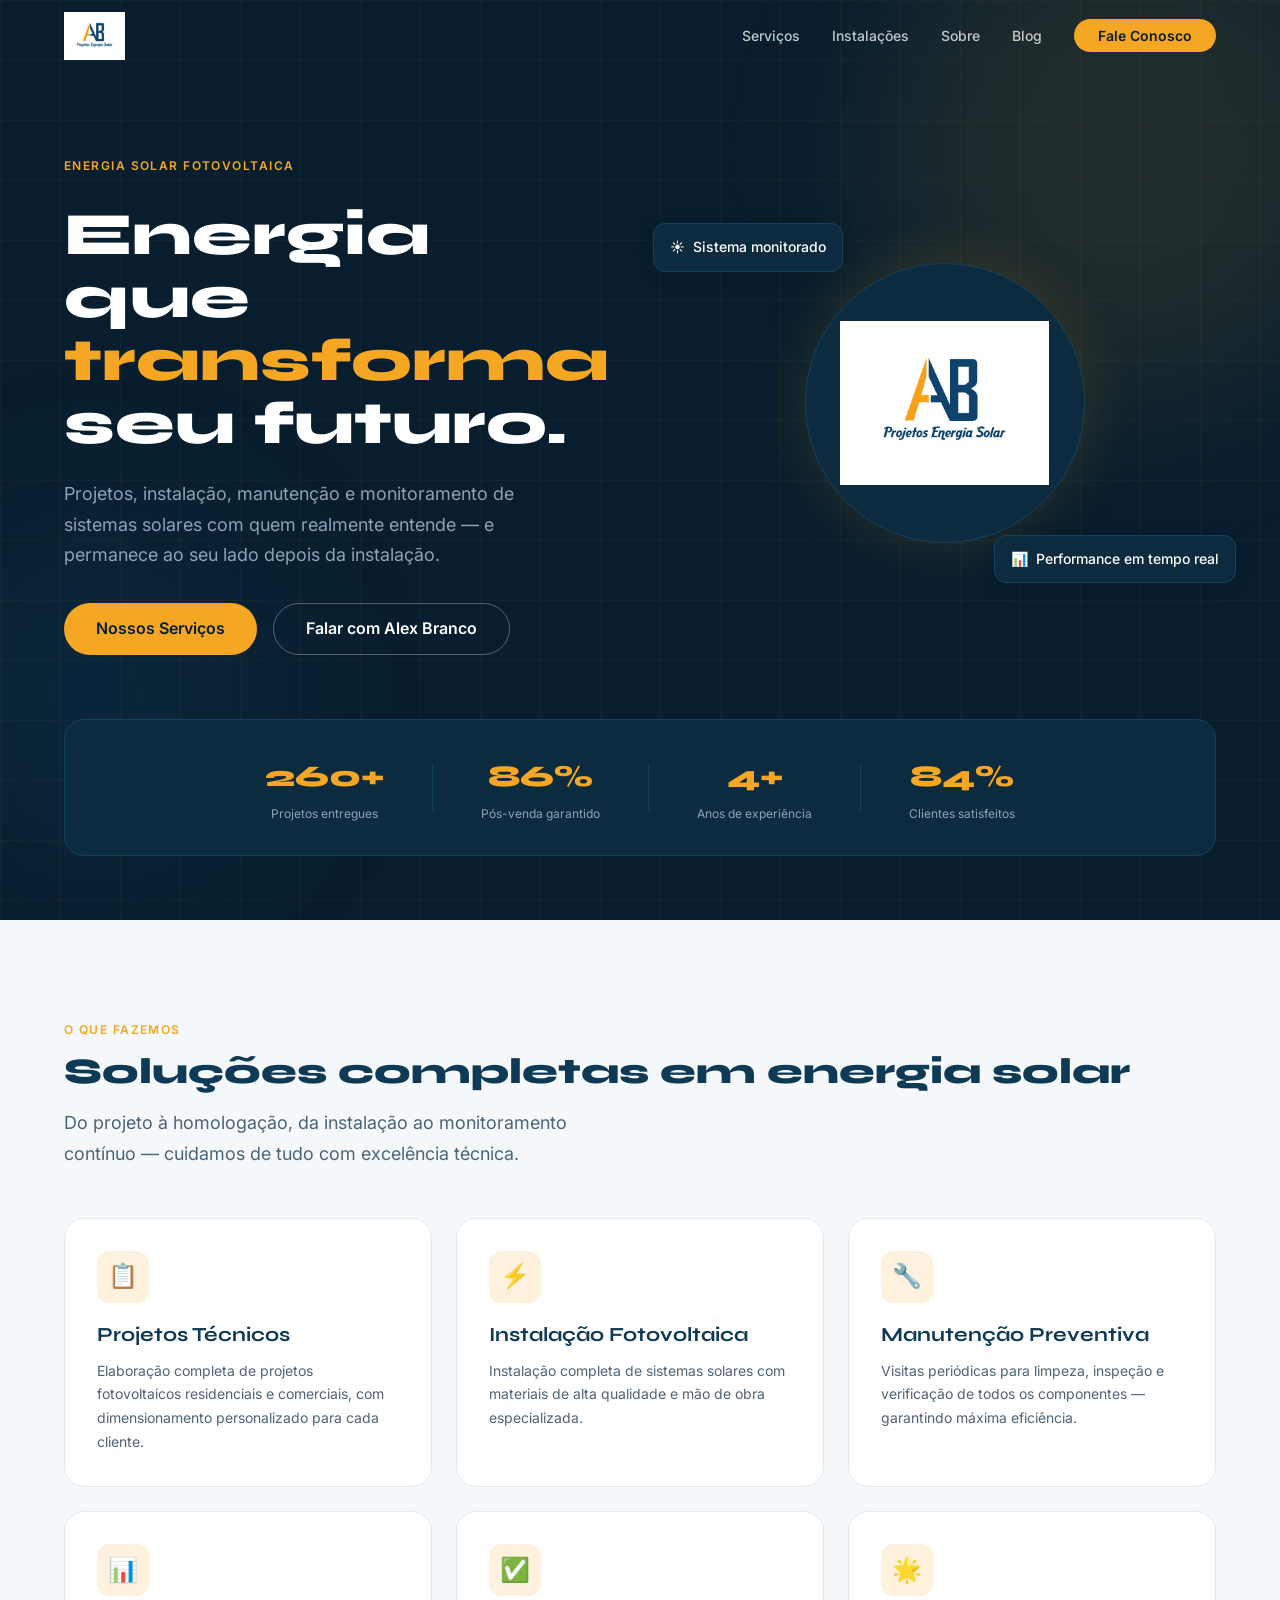
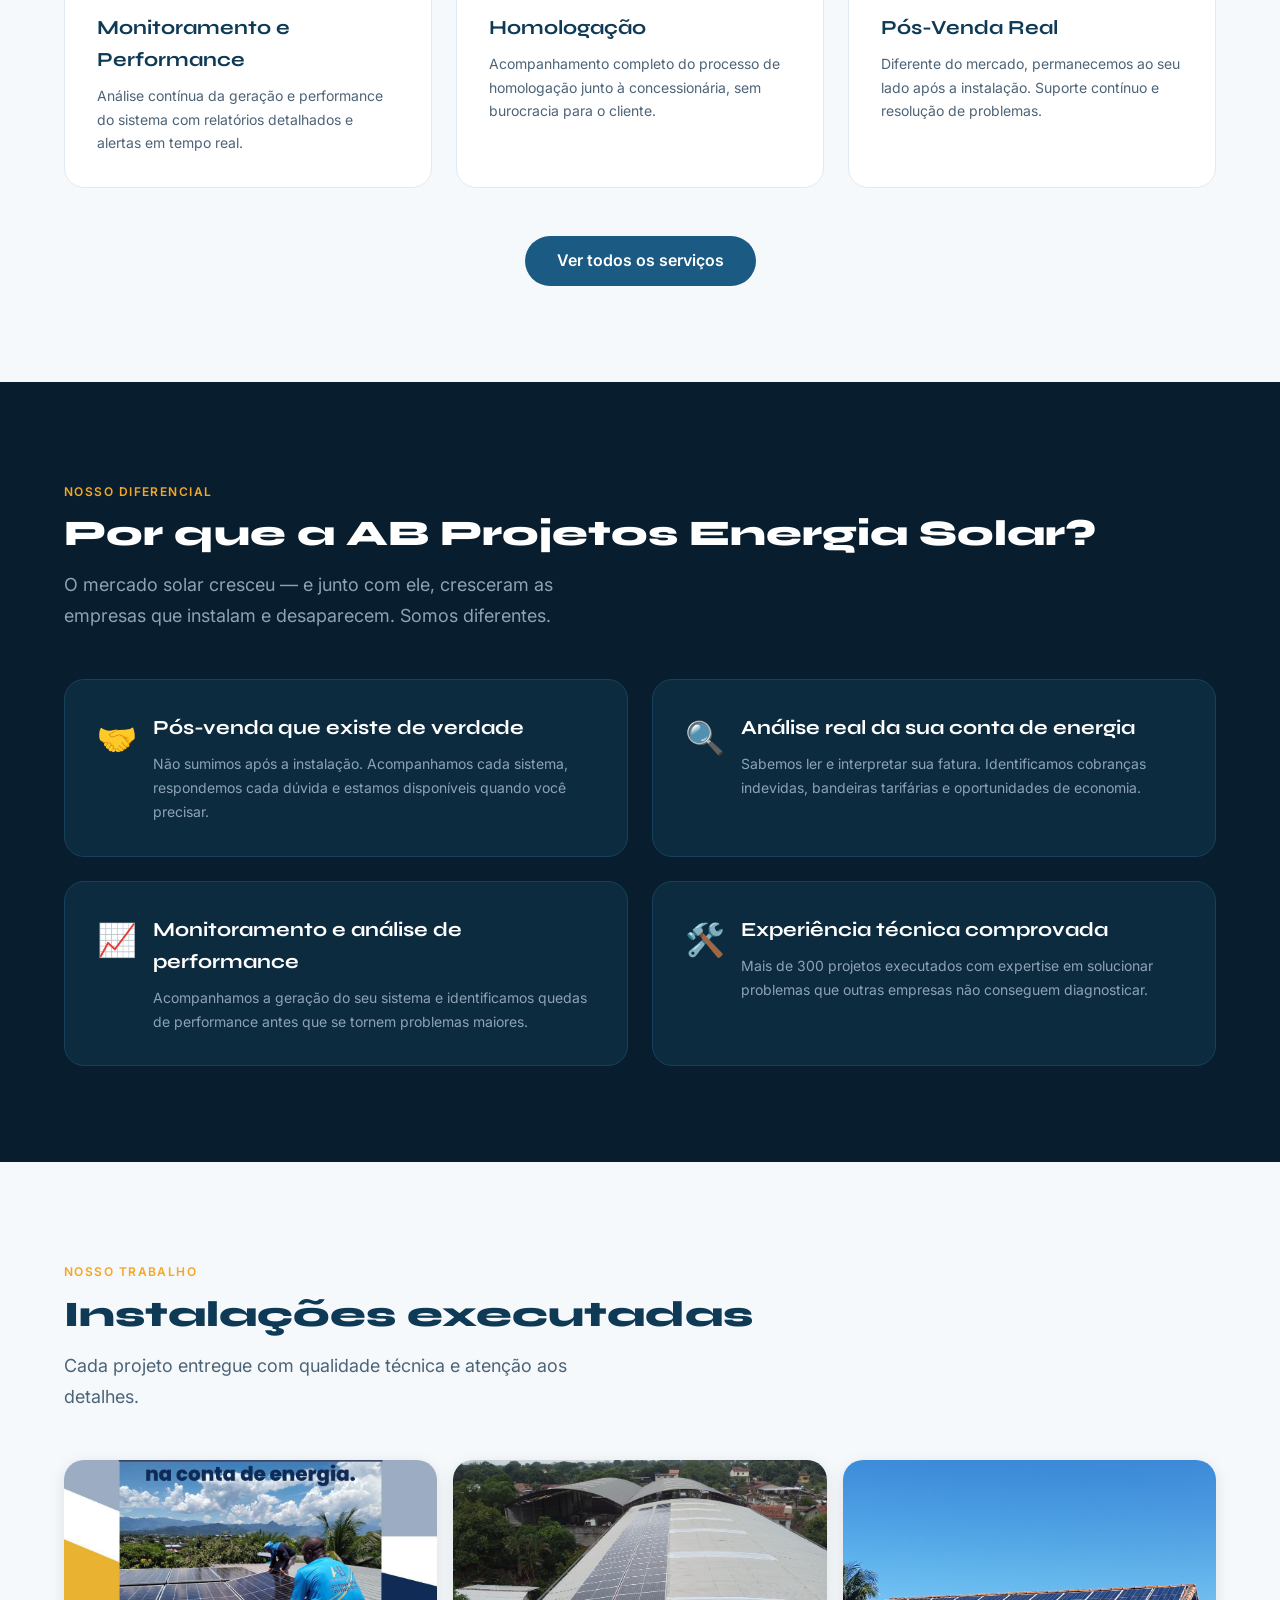
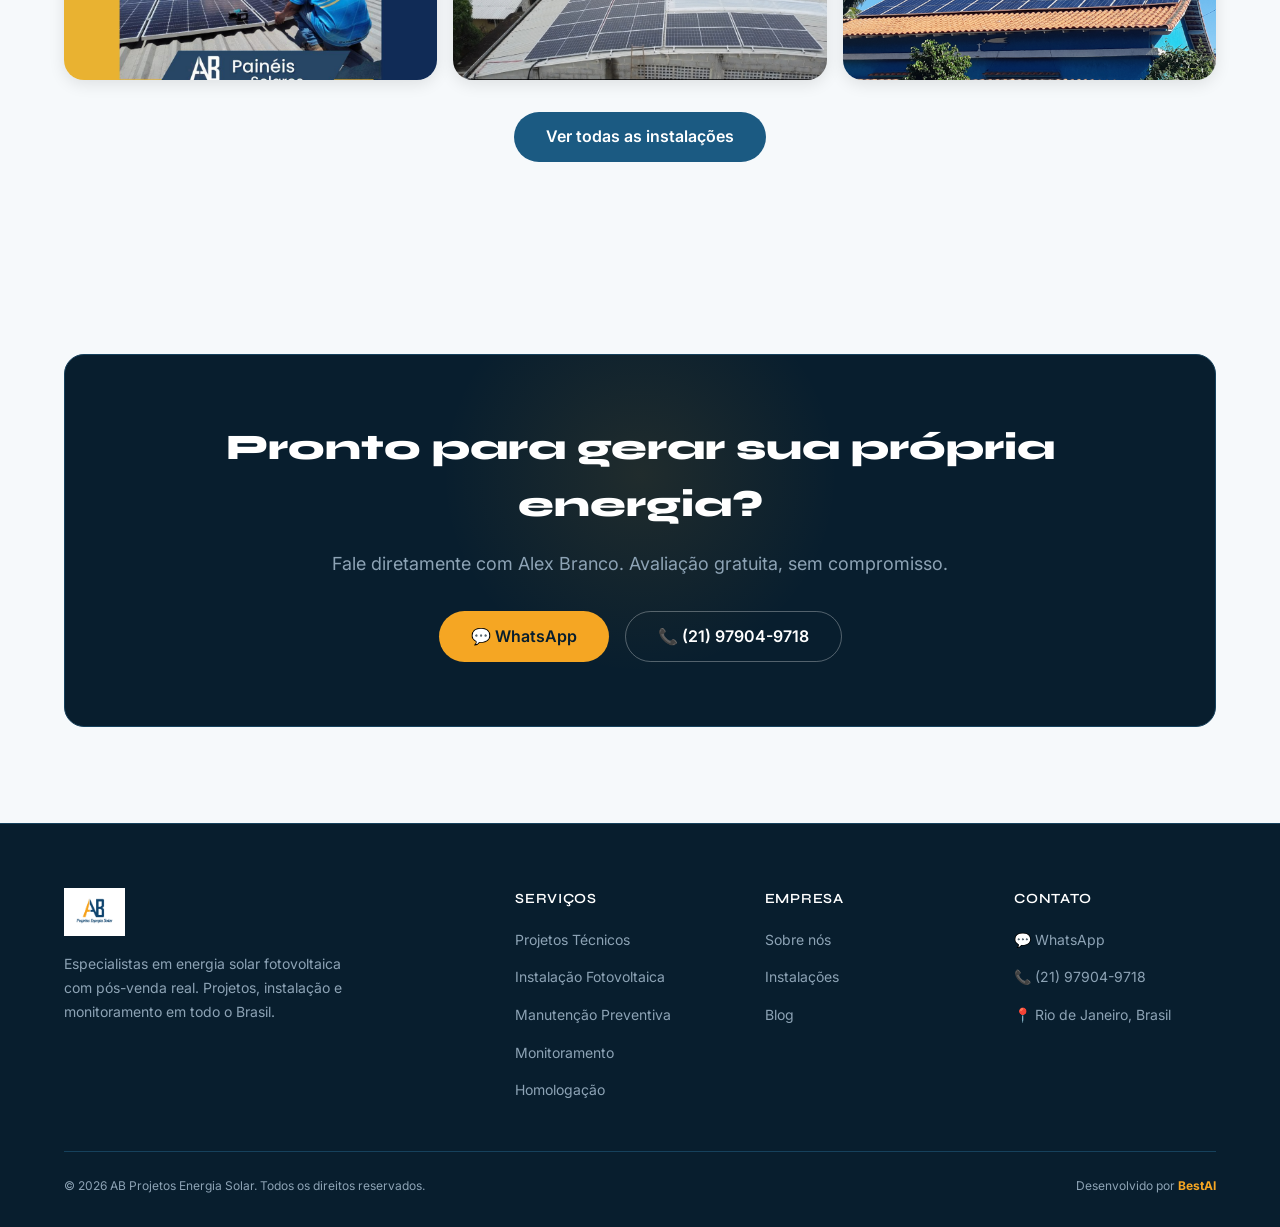
==== index.html @ 8b7b21ad "feat: index.html homepage AB Projetos Energia Solar" ====
<!DOCTYPE html>
<html lang="pt-BR">
<head>
  <meta charset="UTF-8" />
  <meta name="viewport" content="width=device-width, initial-scale=1.0" />
  <meta name="description" content="AB Projetos Energia Solar — Instalação, manutenção e monitoramento de sistemas fotovoltaicos no Brasil. Qualidade, confiança e pós-venda real." />
  <title>AB Projetos Energia Solar — Energia que transforma</title>
  <link rel="icon" type="image/png" href="assets/images/Logo_AB_01.png" />
  <link rel="stylesheet" href="assets/css/style.css" />
</head>
<body>

  <!-- NAVBAR -->
  <nav class="navbar">
    <div class="container">
      <a href="index.html" class="navbar__logo">
        <img src="assets/images/Logo_AB_01.png" alt="AB Projetos Energia Solar" />
      </a>
      <ul class="navbar__links">
        <li><a href="pages/servicos.html">Serviços</a></li>
        <li><a href="pages/instalacoes.html">Instalações</a></li>
        <li><a href="pages/sobre.html">Sobre</a></li>
        <li><a href="pages/blog.html">Blog</a></li>
        <li><a href="#contacto" class="navbar__cta">Fale Conosco</a></li>
      </ul>
      <div class="navbar__toggle" aria-label="Menu">
        <span></span><span></span><span></span>
      </div>
    </div>
  </nav>

  <!-- HERO -->
  <section class="hero">
    <div class="hero__bg">
      <div class="hero__orb hero__orb--1"></div>
      <div class="hero__orb hero__orb--2"></div>
      <div class="hero__grid"></div>
    </div>
    <div class="container hero__content">
      <div class="hero__text">
        <span class="section__eyebrow">Energia Solar Fotovoltaica</span>
        <h1 class="hero__title">Energia que<br><span>transforma</span><br>seu futuro.</h1>
        <p class="hero__subtitle">Projetos, instalação, manutenção e monitoramento de sistemas solares com quem realmente entende — e permanece ao seu lado depois da instalação.</p>
        <div class="hero__actions">
          <a href="pages/servicos.html" class="btn btn--primary">Nossos Serviços</a>
          <a href="#contacto" class="btn btn--outline">Falar com Alex Branco</a>
        </div>
      </div>
      <div class="hero__visual">
        <div class="hero__card-float hero__card-float--1">
          <span>☀️</span><p>Sistema monitorado</p>
        </div>
        <div class="hero__logo-glow">
          <img src="assets/images/Logo_AB_01.png" alt="AB Projetos Energia Solar" />
        </div>
        <div class="hero__card-float hero__card-float--2">
          <span>📊</span><p>Performance em tempo real</p>
        </div>
      </div>
    </div>

    <!-- STATS -->
    <div class="container">
      <div class="hero__stats">
        <div class="stat-item">
          <span class="stat-item__value" data-target="300+">300+</span>
          <span class="stat-item__label">Projetos entregues</span>
        </div>
        <div class="stat-item__divider"></div>
        <div class="stat-item">
          <span class="stat-item__value" data-target="100%">100%</span>
          <span class="stat-item__label">Pós-venda garantido</span>
        </div>
        <div class="stat-item__divider"></div>
        <div class="stat-item">
          <span class="stat-item__value" data-target="5+">5+</span>
          <span class="stat-item__label">Anos de experiência</span>
        </div>
        <div class="stat-item__divider"></div>
        <div class="stat-item">
          <span class="stat-item__value" data-target="98%">98%</span>
          <span class="stat-item__label">Clientes satisfeitos</span>
        </div>
      </div>
    </div>
  </section>

  <!-- SERVIÇOS -->
  <section class="section section--light" id="servicos">
    <div class="container">
      <div class="section__header">
        <span class="section__eyebrow">O que fazemos</span>
        <h2 class="section__title">Soluções completas em energia solar</h2>
        <p class="section__subtitle">Do projeto à homologação, da instalação ao monitoramento contínuo — cuidamos de tudo com excelência técnica.</p>
      </div>
      <div class="services__grid">
        <div class="card">
          <div class="card__icon">📋</div>
          <h3 class="card__title">Projetos Técnicos</h3>
          <p class="card__text">Elaboração completa de projetos fotovoltaicos residenciais e comerciais, com dimensionamento personalizado para cada cliente.</p>
        </div>
        <div class="card">
          <div class="card__icon">⚡</div>
          <h3 class="card__title">Instalação Fotovoltaica</h3>
          <p class="card__text">Instalação completa de sistemas solares com materiais de alta qualidade e mão de obra especializada.</p>
        </div>
        <div class="card">
          <div class="card__icon">🔧</div>
          <h3 class="card__title">Manutenção Preventiva</h3>
          <p class="card__text">Visitas periódicas para limpeza, inspeção e verificação de todos os componentes — garantindo máxima eficiência.</p>
        </div>
        <div class="card">
          <div class="card__icon">📊</div>
          <h3 class="card__title">Monitoramento e Performance</h3>
          <p class="card__text">Análise contínua da geração e performance do sistema com relatórios detalhados e alertas em tempo real.</p>
        </div>
        <div class="card">
          <div class="card__icon">✅</div>
          <h3 class="card__title">Homologação</h3>
          <p class="card__text">Acompanhamento completo do processo de homologação junto à concessionária, sem burocracia para o cliente.</p>
        </div>
        <div class="card">
          <div class="card__icon">🌟</div>
          <h3 class="card__title">Pós-Venda Real</h3>
          <p class="card__text">Diferente do mercado, permanecemos ao seu lado após a instalação. Suporte contínuo e resolução de problemas.</p>
        </div>
      </div>
      <div style="text-align:center;margin-top:var(--space-12);">
        <a href="pages/servicos.html" class="btn btn--blue">Ver todos os serviços</a>
      </div>
    </div>
  </section>

  <!-- POR QUE ESCOLHER -->
  <section class="section section--dark">
    <div class="container">
      <div class="section__header">
        <span class="section__eyebrow">Nosso diferencial</span>
        <h2 class="section__title">Por que a AB Projetos Energia Solar?</h2>
        <p class="section__subtitle">O mercado solar cresceu — e junto com ele, cresceram as empresas que instalam e desaparecem. Somos diferentes.</p>
      </div>
      <div style="display:grid;grid-template-columns:repeat(2,1fr);gap:var(--space-6);">
        <div class="card card--dark" style="display:flex;gap:var(--space-4);align-items:flex-start;">
          <div style="font-size:2rem;flex-shrink:0;">🤝</div>
          <div>
            <h3 class="card__title" style="color:#fff;">Pós-venda que existe de verdade</h3>
            <p class="card__text">Não sumimos após a instalação. Acompanhamos cada sistema, respondemos cada dúvida e estamos disponíveis quando você precisar.</p>
          </div>
        </div>
        <div class="card card--dark" style="display:flex;gap:var(--space-4);align-items:flex-start;">
          <div style="font-size:2rem;flex-shrink:0;">🔍</div>
          <div>
            <h3 class="card__title" style="color:#fff;">Análise real da sua conta de energia</h3>
            <p class="card__text">Sabemos ler e interpretar sua fatura. Identificamos cobranças indevidas, bandeiras tarifárias e oportunidades de economia.</p>
          </div>
        </div>
        <div class="card card--dark" style="display:flex;gap:var(--space-4);align-items:flex-start;">
          <div style="font-size:2rem;flex-shrink:0;">📈</div>
          <div>
            <h3 class="card__title" style="color:#fff;">Monitoramento e análise de performance</h3>
            <p class="card__text">Acompanhamos a geração do seu sistema e identificamos quedas de performance antes que se tornem problemas maiores.</p>
          </div>
        </div>
        <div class="card card--dark" style="display:flex;gap:var(--space-4);align-items:flex-start;">
          <div style="font-size:2rem;flex-shrink:0;">🛠️</div>
          <div>
            <h3 class="card__title" style="color:#fff;">Experiência técnica comprovada</h3>
            <p class="card__text">Mais de 300 projetos executados com expertise em solucionar problemas que outras empresas não conseguem diagnosticar.</p>
          </div>
        </div>
      </div>
    </div>
  </section>

  <!-- GALERIA PRÉVIA -->
  <section class="section section--light">
    <div class="container">
      <div class="section__header">
        <span class="section__eyebrow">Nosso trabalho</span>
        <h2 class="section__title">Instalações executadas</h2>
        <p class="section__subtitle">Cada projeto entregue com qualidade técnica e atenção aos detalhes.</p>
      </div>
      <div style="display:grid;grid-template-columns:repeat(3,1fr);gap:var(--space-4);">
        <div class="install-card" style="border-radius:var(--radius-lg);overflow:hidden;box-shadow:var(--shadow-md);">
          <img src="assets/images/img1.jpg" alt="Instalação 1" style="width:100%;height:220px;object-fit:cover;transition:transform 0.4s ease;" onmouseover="this.style.transform='scale(1.05)'" onmouseout="this.style.transform='scale(1)'" />
        </div>
        <div class="install-card" style="border-radius:var(--radius-lg);overflow:hidden;box-shadow:var(--shadow-md);">
          <img src="assets/images/img2.jpg" alt="Instalação 2" style="width:100%;height:220px;object-fit:cover;transition:transform 0.4s ease;" onmouseover="this.style.transform='scale(1.05)'" onmouseout="this.style.transform='scale(1)'" />
        </div>
        <div class="install-card" style="border-radius:var(--radius-lg);overflow:hidden;box-shadow:var(--shadow-md);">
          <img src="assets/images/img3.jpg" alt="Instalação 3" style="width:100%;height:220px;object-fit:cover;transition:transform 0.4s ease;" onmouseover="this.style.transform='scale(1.05)'" onmouseout="this.style.transform='scale(1)'" />
        </div>
      </div>
      <div style="text-align:center;margin-top:var(--space-8);">
        <a href="pages/instalacoes.html" class="btn btn--blue">Ver todas as instalações</a>
      </div>
    </div>
  </section>

  <!-- CONTACTO -->
  <section class="section cta-section" id="contacto">
    <div class="container">
      <div class="cta-box">
        <h2 class="cta-box__title">Pronto para gerar sua própria energia?</h2>
        <p class="cta-box__subtitle">Fale diretamente com Alex Branco. Avaliação gratuita, sem compromisso.</p>
        <div style="display:flex;gap:var(--space-4);justify-content:center;flex-wrap:wrap;position:relative;">
          <a href="https://wa.me/5521979049718" target="_blank" class="btn btn--primary">
            💬 WhatsApp
          </a>
          <a href="tel:+5521979049718" class="btn btn--outline">
            📞 (21) 97904-9718
          </a>
        </div>
      </div>
    </div>
  </section>

  <!-- FOOTER -->
  <footer class="footer">
    <div class="container">
      <div class="footer__grid">
        <div class="footer__brand">
          <img src="assets/images/Logo_AB_01.png" alt="AB Projetos Energia Solar" />
          <p>Especialistas em energia solar fotovoltaica com pós-venda real. Projetos, instalação e monitoramento em todo o Brasil.</p>
        </div>
        <div class="footer__col">
          <h4>Serviços</h4>
          <ul>
            <li><a href="pages/servicos.html">Projetos Técnicos</a></li>
            <li><a href="pages/servicos.html">Instalação Fotovoltaica</a></li>
            <li><a href="pages/servicos.html">Manutenção Preventiva</a></li>
            <li><a href="pages/servicos.html">Monitoramento</a></li>
            <li><a href="pages/servicos.html">Homologação</a></li>
          </ul>
        </div>
        <div class="footer__col">
          <h4>Empresa</h4>
          <ul>
            <li><a href="pages/sobre.html">Sobre nós</a></li>
            <li><a href="pages/instalacoes.html">Instalações</a></li>
            <li><a href="pages/blog.html">Blog</a></li>
          </ul>
        </div>
        <div class="footer__col">
          <h4>Contato</h4>
          <ul>
            <li><a href="https://wa.me/5521979049718" target="_blank">💬 WhatsApp</a></li>
            <li><a href="tel:+5521979049718">📞 (21) 97904-9718</a></li>
            <li><a href="#">📍 Rio de Janeiro, Brasil</a></li>
          </ul>
        </div>
      </div>
      <div class="footer__bottom">
        <span>© 2026 AB Projetos Energia Solar. Todos os direitos reservados.</span>
        <span>Desenvolvido por <strong style="color:var(--color-yellow);">BestAI</strong></span>
      </div>
    </div>
  </footer>

  <script src="assets/js/main.js"></script>
</body>
</html>
---- assets/css/style.css ----
/* ============================================
   AB PROJETOS ENERGIA SOLAR — GLOBAL STYLES
   ============================================ */

   @import url('https://fonts.googleapis.com/css2?family=Syne:wght@400;600;700;800&family=Inter:wght@300;400;500;600&display=swap');
   @import './theme.css';
   
   *, *::before, *::after { box-sizing: border-box; margin: 0; padding: 0; }
   html { scroll-behavior: smooth; font-size: 16px; }
   body {
     font-family: var(--font-body);
     color: var(--color-text-primary);
     background: var(--color-light-bg);
     line-height: 1.6;
     -webkit-font-smoothing: antialiased;
   }
   img { max-width: 100%; display: block; }
   a   { text-decoration: none; color: inherit; }
   ul  { list-style: none; }
   
   /* ── CONTAINER ── */
   .container {
     width: 100%;
     max-width: var(--container-max);
     margin: 0 auto;
     padding: 0 var(--space-6);
   }
   
   /* ── NAVBAR ── */
   .navbar {
     position: fixed;
     top: 0; left: 0; right: 0;
     height: var(--nav-height);
     z-index: 100;
     transition: background var(--transition-normal), box-shadow var(--transition-normal);
   }
   .navbar.scrolled {
     background: rgba(8,30,46,0.97);
     backdrop-filter: blur(12px);
     box-shadow: 0 2px 20px rgba(0,0,0,0.3);
   }
   .navbar .container {
     height: 100%;
     display: flex;
     align-items: center;
     justify-content: space-between;
   }
   .navbar__logo img { height: 48px; width: auto; }
   .navbar__links {
     display: flex;
     align-items: center;
     gap: var(--space-8);
   }
   .navbar__links a {
     font-size: var(--text-sm);
     font-weight: var(--weight-medium);
     color: rgba(255,255,255,0.75);
     transition: color var(--transition-fast);
     position: relative;
   }
   .navbar__links a::after {
     content: '';
     position: absolute;
     bottom: -4px; left: 0;
     width: 0; height: 2px;
     background: var(--color-yellow);
     transition: width var(--transition-normal);
   }
   .navbar__links a:hover,
   .navbar__links a.active { color: #fff; }
   .navbar__links a:hover::after,
   .navbar__links a.active::after { width: 100%; }
   
   .navbar__cta {
     background: var(--color-yellow) !important;
     color: var(--color-dark-bg) !important;
     font-weight: var(--weight-semibold) !important;
     padding: var(--space-2) var(--space-6);
     border-radius: var(--radius-full);
     transition: background var(--transition-fast), box-shadow var(--transition-fast) !important;
   }
   .navbar__cta:hover {
     background: var(--color-orange) !important;
     box-shadow: var(--shadow-yellow) !important;
   }
   .navbar__cta::after { display: none !important; }
   
   .navbar__toggle {
     display: none;
     flex-direction: column;
     gap: 5px;
     cursor: pointer;
     padding: var(--space-2);
   }
   .navbar__toggle span {
     display: block;
     width: 24px; height: 2px;
     background: #fff;
     border-radius: 2px;
     transition: transform var(--transition-normal), opacity var(--transition-normal);
   }
   
   /* ── BUTTONS ── */
   .btn {
     display: inline-flex;
     align-items: center;
     gap: var(--space-2);
     padding: var(--space-3) var(--space-8);
     border-radius: var(--radius-full);
     font-family: var(--font-body);
     font-size: var(--text-base);
     font-weight: var(--weight-semibold);
     cursor: pointer;
     border: none;
     transition: all var(--transition-normal);
     white-space: nowrap;
   }
   .btn--primary {
     background: var(--color-yellow);
     color: var(--color-dark-bg);
   }
   .btn--primary:hover {
     background: var(--color-orange);
     box-shadow: var(--shadow-yellow);
     transform: translateY(-2px);
   }
   .btn--outline {
     background: transparent;
     color: #fff;
     border: 1.5px solid rgba(255,255,255,0.3);
   }
   .btn--outline:hover {
     border-color: var(--color-yellow);
     color: var(--color-yellow);
     transform: translateY(-2px);
   }
   .btn--blue {
     background: var(--color-blue-mid);
     color: #fff;
   }
   .btn--blue:hover {
     background: var(--color-blue-dark);
     box-shadow: var(--shadow-blue);
     transform: translateY(-2px);
   }
   
   /* ── SECTIONS ── */
   .section { padding: var(--space-24) 0; }
   .section--dark    { background: var(--color-dark-bg); color: #fff; }
   .section--light   { background: var(--color-light-bg); }
   .section--surface { background: var(--color-light-surface); }
   .section--blue    { background: var(--color-blue-dark); color: #fff; }
   
   .section__eyebrow {
     display: inline-block;
     font-size: var(--text-xs);
     font-weight: var(--weight-semibold);
     letter-spacing: 0.12em;
     text-transform: uppercase;
     color: var(--color-yellow);
     margin-bottom: var(--space-3);
   }
   .section__title {
     font-family: var(--font-display);
     font-size: var(--text-4xl);
     font-weight: var(--weight-black);
     line-height: 1.15;
     margin-bottom: var(--space-4);
   }
   .section__subtitle {
     font-size: var(--text-lg);
     color: var(--color-text-secondary);
     max-width: 560px;
     line-height: 1.7;
   }
   .section--dark .section__subtitle,
   .section--blue .section__subtitle { color: var(--color-text-muted); }
   .section__header { margin-bottom: var(--space-12); }
   
   /* ── CARDS ── */
   .card {
     background: var(--color-light-surface);
     border: 1px solid var(--color-light-border);
     border-radius: var(--radius-lg);
     padding: var(--space-8);
     transition: box-shadow var(--transition-normal), transform var(--transition-normal), border-color var(--transition-normal);
   }
   .card:hover {
     box-shadow: var(--shadow-lg);
     transform: translateY(-4px);
     border-color: var(--color-yellow);
   }
   .card--dark {
     background: var(--color-dark-surface);
     border-color: var(--color-dark-border);
   }
   .card--dark:hover { box-shadow: var(--shadow-yellow); }
   .card__icon {
     width: 52px; height: 52px;
     background: var(--color-yellow-glow);
     border-radius: var(--radius-md);
     display: flex;
     align-items: center;
     justify-content: center;
     margin-bottom: var(--space-4);
     font-size: 1.5rem;
   }
   .card__title {
     font-family: var(--font-display);
     font-size: var(--text-xl);
     font-weight: var(--weight-bold);
     margin-bottom: var(--space-2);
   }
   .card__text {
     font-size: var(--text-sm);
     color: var(--color-text-secondary);
     line-height: 1.7;
   }
   .card--dark .card__text { color: var(--color-text-muted); }
   
   /* ── PAGE HERO (páginas internas) ── */
   .page-hero {
     background: var(--color-dark-bg);
     padding: calc(var(--nav-height) + var(--space-20)) 0 var(--space-20);
     position: relative;
     overflow: hidden;
     text-align: center;
   }
   .page-hero::before {
     content: '';
     position: absolute;
     top: -100px; left: 50%;
     transform: translateX(-50%);
     width: 600px; height: 400px;
     background: radial-gradient(ellipse, rgba(245,166,35,0.12) 0%, transparent 70%);
     pointer-events: none;
   }
   .page-hero__eyebrow {
     display: inline-block;
     font-size: var(--text-xs);
     font-weight: var(--weight-semibold);
     letter-spacing: 0.12em;
     text-transform: uppercase;
     color: var(--color-yellow);
     margin-bottom: var(--space-3);
   }
   .page-hero__title {
     font-family: var(--font-display);
     font-size: var(--text-5xl);
     font-weight: var(--weight-black);
     color: #fff;
     margin-bottom: var(--space-4);
     position: relative;
   }
   .page-hero__subtitle {
     font-size: var(--text-lg);
     color: var(--color-text-muted);
     max-width: 540px;
     margin: 0 auto;
     line-height: 1.7;
   }
   
   /* ── FOOTER ── */
   .footer {
     background: var(--color-dark-bg);
     color: var(--color-text-muted);
     padding: var(--space-16) 0 var(--space-8);
     border-top: 1px solid var(--color-dark-border);
   }
   .footer__grid {
     display: grid;
     grid-template-columns: 2fr 1fr 1fr 1fr;
     gap: var(--space-12);
     margin-bottom: var(--space-12);
   }
   .footer__brand img { height: 48px; margin-bottom: var(--space-4); }
   .footer__brand p   { font-size: var(--text-sm); line-height: 1.7; max-width: 280px; }
   .footer__col h4 {
     font-family: var(--font-display);
     font-size: var(--text-sm);
     font-weight: var(--weight-semibold);
     color: #fff;
     margin-bottom: var(--space-4);
     letter-spacing: 0.05em;
     text-transform: uppercase;
   }
   .footer__col ul { display: flex; flex-direction: column; gap: var(--space-3); }
   .footer__col ul li a {
     font-size: var(--text-sm);
     color: var(--color-text-muted);
     transition: color var(--transition-fast);
   }
   .footer__col ul li a:hover { color: var(--color-yellow); }
   .footer__bottom {
     border-top: 1px solid var(--color-dark-border);
     padding-top: var(--space-6);
     display: flex;
     justify-content: space-between;
     align-items: center;
     font-size: var(--text-xs);
   }
   
   /* ── HERO HOME ── */
   .hero {
     min-height: 100vh;
     background: var(--color-dark-bg);
     position: relative;
     overflow: hidden;
     display: flex;
     flex-direction: column;
     justify-content: center;
     padding-top: var(--nav-height);
   }
   .hero__bg { position: absolute; inset: 0; pointer-events: none; }
   .hero__orb {
     position: absolute;
     border-radius: 50%;
     filter: blur(80px);
   }
   .hero__orb--1 {
     width: 500px; height: 500px;
     background: rgba(245,166,35,0.10);
     top: -100px; right: -100px;
   }
   .hero__orb--2 {
     width: 350px; height: 350px;
     background: rgba(27,90,130,0.15);
     bottom: 50px; left: -80px;
   }
   .hero__grid {
     position: absolute; inset: 0;
     background-image:
       linear-gradient(rgba(245,166,35,0.04) 1px, transparent 1px),
       linear-gradient(90deg, rgba(245,166,35,0.04) 1px, transparent 1px);
     background-size: 60px 60px;
   }
   .hero__content {
     display: grid;
     grid-template-columns: 1fr 1fr;
     align-items: center;
     gap: var(--space-16);
     padding-top: var(--space-20);
     padding-bottom: var(--space-16);
     position: relative;
     z-index: 1;
   }
   .hero__text { max-width: 560px; }
   .hero__title {
     font-family: var(--font-display);
     font-size: var(--text-6xl);
     font-weight: var(--weight-black);
     color: #fff;
     line-height: 1.05;
     margin: var(--space-4) 0 var(--space-6);
   }
   .hero__title span { color: var(--color-yellow); }
   .hero__subtitle {
     font-size: var(--text-lg);
     color: var(--color-text-muted);
     line-height: 1.7;
     margin-bottom: var(--space-8);
     max-width: 480px;
   }
   .hero__actions { display: flex; gap: var(--space-4); flex-wrap: wrap; }
   
   /* Hero visual */
   .hero__visual {
     position: relative;
     display: flex;
     justify-content: center;
     align-items: center;
     height: 400px;
   }
   .hero__logo-glow {
     width: 280px; height: 280px;
     background: var(--color-dark-surface);
     border: 1px solid var(--color-dark-border);
     border-radius: 50%;
     display: flex;
     align-items: center;
     justify-content: center;
     box-shadow: 0 0 60px rgba(245,166,35,0.15);
     animation: pulse-ab 3s ease-in-out infinite;
     overflow: hidden;
   }
   .hero__logo-glow img { width: 75%; height: auto; }
   @keyframes pulse-ab {
     0%,100% { box-shadow: 0 0 60px rgba(245,166,35,0.15); }
     50%      { box-shadow: 0 0 100px rgba(245,166,35,0.30); }
   }
   .hero__card-float {
     position: absolute;
     background: var(--color-dark-surface);
     border: 1px solid var(--color-dark-border);
     border-radius: var(--radius-md);
     padding: var(--space-3) var(--space-4);
     display: flex;
     align-items: center;
     gap: var(--space-2);
     font-size: var(--text-sm);
     color: #fff;
     font-weight: var(--weight-medium);
     box-shadow: var(--shadow-md);
     animation: float-ab 4s ease-in-out infinite;
   }
   .hero__card-float--1 { top: 20px; left: -20px; animation-delay: 0s; }
   .hero__card-float--2 { bottom: 20px; right: -20px; animation-delay: 1.5s; }
   @keyframes float-ab {
     0%,100% { transform: translateY(0); }
     50%     { transform: translateY(-10px); }
   }
   
   /* Stats bar */
   .hero__stats {
     display: flex;
     align-items: center;
     justify-content: center;
     gap: var(--space-12);
     padding: var(--space-8) var(--space-12);
     background: var(--color-dark-surface);
     border: 1px solid var(--color-dark-border);
     border-radius: var(--radius-lg);
     margin-bottom: var(--space-16);
     position: relative;
     z-index: 1;
   }
   .stat-item { display: flex; flex-direction: column; align-items: center; gap: var(--space-1); }
   .stat-item__value {
     font-family: var(--font-display);
     font-size: var(--text-3xl);
     font-weight: var(--weight-black);
     color: var(--color-yellow);
   }
   .stat-item__label { font-size: var(--text-xs); color: var(--color-text-muted); text-align: center; }
   .stat-item__divider { width: 1px; height: 48px; background: var(--color-dark-border); }
   
   /* Services grid */
   .services__grid {
     display: grid;
     grid-template-columns: repeat(3, 1fr);
     gap: var(--space-6);
   }
   
   /* Sectors tags */
   .sectors__grid { display: flex; flex-wrap: wrap; gap: var(--space-4); margin-top: var(--space-8); }
   .sector-tag {
     background: var(--color-dark-surface);
     border: 1px solid var(--color-dark-border);
     border-radius: var(--radius-full);
     padding: var(--space-3) var(--space-6);
     font-size: var(--text-sm);
     font-weight: var(--weight-medium);
     color: #fff;
     display: flex;
     align-items: center;
     gap: var(--space-2);
     transition: border-color var(--transition-fast), box-shadow var(--transition-fast);
   }
   .sector-tag:hover { border-color: var(--color-yellow); box-shadow: var(--shadow-yellow); }
   
   /* CTA box */
   .cta-section { background: var(--color-light-bg); }
   .cta-box {
     background: var(--color-dark-bg);
     border: 1px solid var(--color-dark-border);
     border-radius: var(--radius-lg);
     padding: var(--space-16) var(--space-12);
     text-align: center;
     position: relative;
     overflow: hidden;
   }
   .cta-box::before {
     content: '';
     position: absolute;
     top: -80px; left: 50%;
     transform: translateX(-50%);
     width: 400px; height: 400px;
     background: radial-gradient(circle, rgba(245,166,35,0.10) 0%, transparent 70%);
     pointer-events: none;
   }
   .cta-box__title {
     font-family: var(--font-display);
     font-size: var(--text-4xl);
     font-weight: var(--weight-black);
     color: #fff;
     margin-bottom: var(--space-4);
     position: relative;
   }
   .cta-box__subtitle {
     font-size: var(--text-lg);
     color: var(--color-text-muted);
     margin-bottom: var(--space-8);
     position: relative;
   }
   
   /* Mobile menu */
   .navbar__links.open {
     display: flex;
     flex-direction: column;
     position: fixed;
     top: var(--nav-height); left: 0; right: 0;
     background: rgba(8,30,46,0.98);
     backdrop-filter: blur(12px);
     padding: var(--space-8) var(--space-6);
     gap: var(--space-6);
     border-bottom: 1px solid var(--color-dark-border);
   }
   
   /* Scroll reveal */
   .revealed { opacity: 1 !important; transform: translateY(0) !important; }
   
   /* ── RESPONSIVE ── */
   @media (max-width: 900px) {
     .navbar__links  { display: none; }
     .navbar__toggle {
       display: flex !important;
       flex-direction: column;
       gap: 5px;
       cursor: pointer;
       padding: 8px;
       margin-left: auto;
     }
     .hero__content  { grid-template-columns: 1fr; text-align: center; padding-top: var(--space-12); }
     .hero__title    { font-size: var(--text-4xl); }
     .hero__subtitle { margin: 0 auto var(--space-8); }
     .hero__actions  { justify-content: center; }
     .hero__visual   { display: none; }
     .hero__stats    { flex-direction: column; gap: var(--space-6); }
     .stat-item__divider { width: 48px; height: 1px; }
     .services__grid { grid-template-columns: 1fr; }
     .section__title { font-size: var(--text-3xl); }
     .page-hero__title { font-size: var(--text-3xl); }
     .footer__grid   { grid-template-columns: 1fr 1fr; gap: var(--space-8); }
     .footer__bottom { flex-direction: column; gap: var(--space-3); text-align: center; }
     .cta-box        { padding: var(--space-12) var(--space-6); }
     .cta-box__title { font-size: var(--text-2xl); }
   }
   @media (max-width: 480px) {
     .section        { padding: var(--space-16) 0; }
     .section__title { font-size: var(--text-2xl); }
     .footer__grid   { grid-template-columns: 1fr; }
     .hero__title    { font-size: var(--text-3xl); }
     html, body { overflow-x: hidden; max-width: 100%; }
   }
   
   /* ── OVERFLOW FIX MOBILE ── */
   html, body { overflow-x: hidden; max-width: 100%; }
   @media (max-width: 900px) {
     .container { padding: 0 var(--space-4); overflow: hidden; }
     div[style*="repeat(2,1fr)"],
     div[style*="repeat(2, 1fr)"] { grid-template-columns: 1fr !important; }
     .gallery-grid { grid-template-columns: 1fr !important; }
     .service-detail { grid-template-columns: 1fr !important; direction: ltr !important; }
     .about-grid { grid-template-columns: 1fr !important; }
     .values-grid { grid-template-columns: 1fr !important; }
     .stats-bar { grid-template-columns: 1fr 1fr !important; }
     .process-grid { grid-template-columns: 1fr 1fr !important; }
     .process-grid::before { display: none; }
     .blog-grid { grid-template-columns: 1fr !important; }
     .profile-card { grid-template-columns: 1fr !important; text-align: center; }
     .profile-avatar { margin: 0 auto; }
     .newsletter__form { flex-direction: column; }
   }
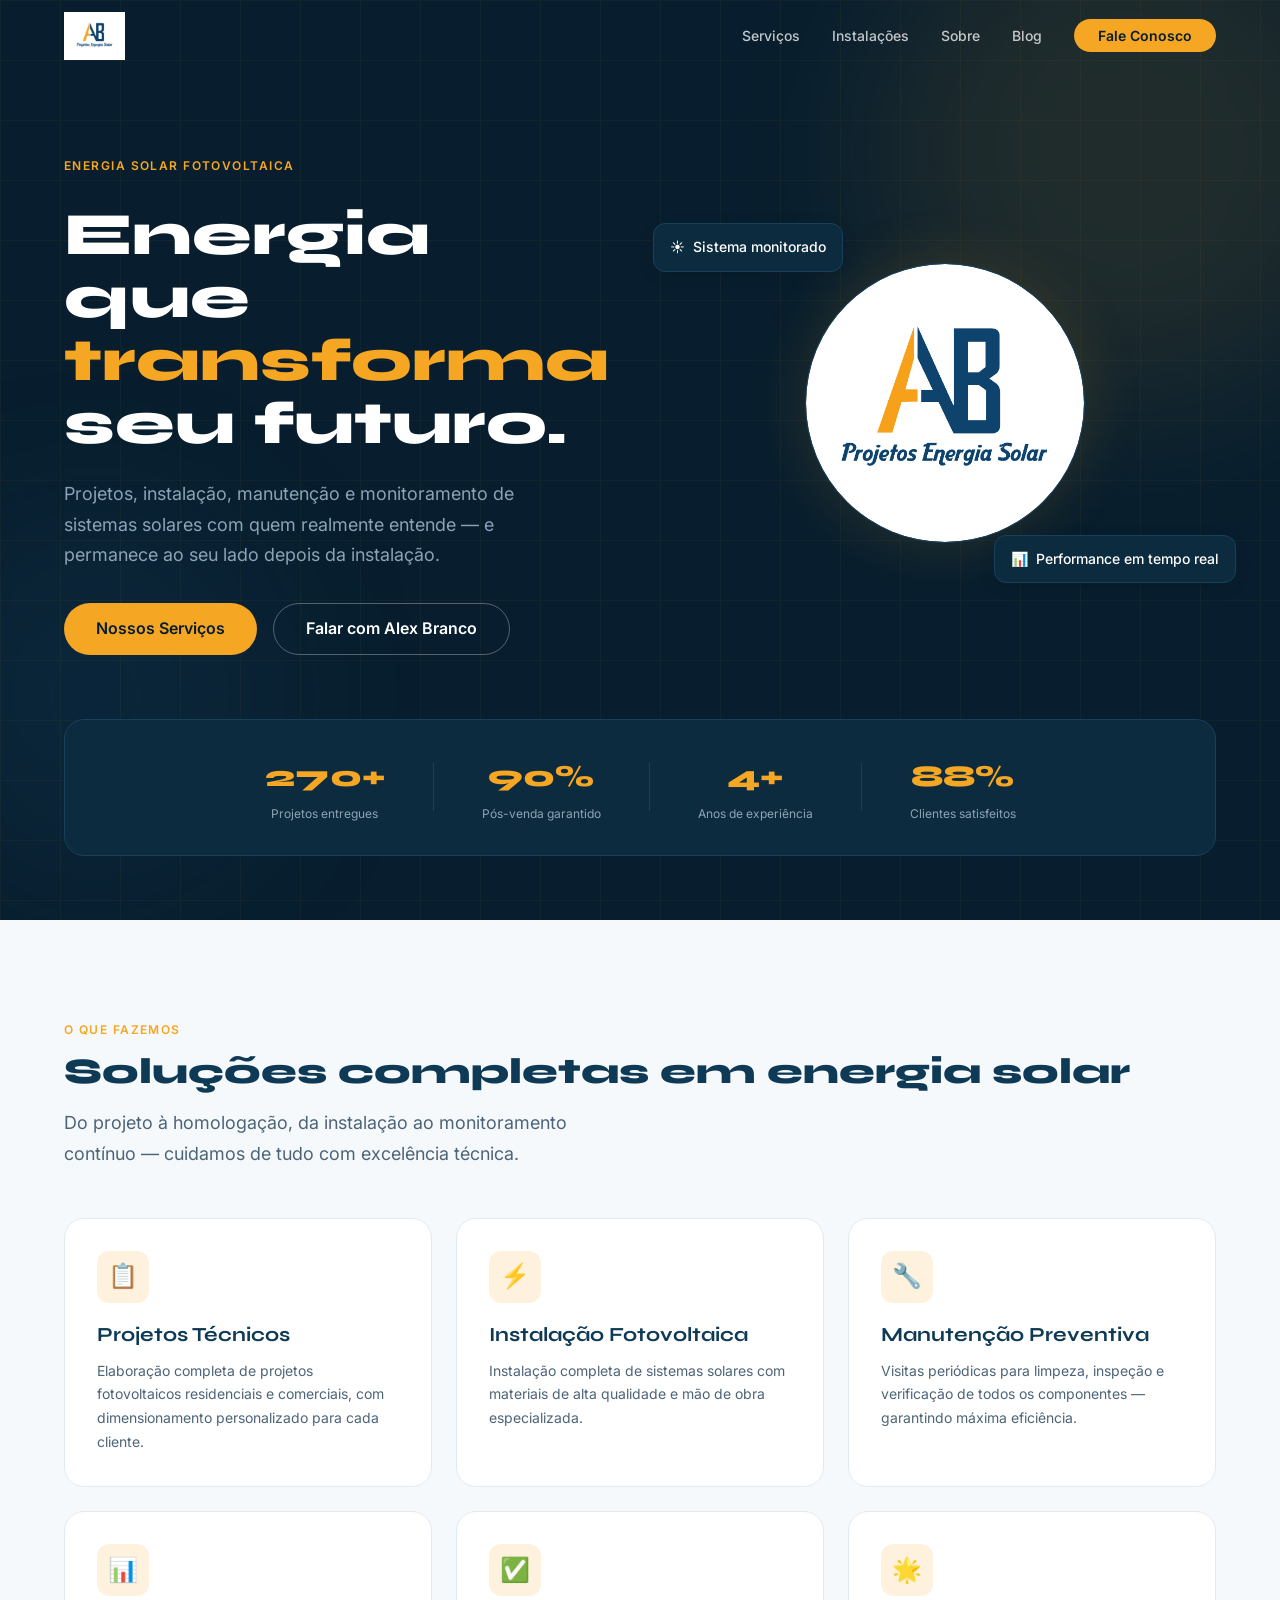
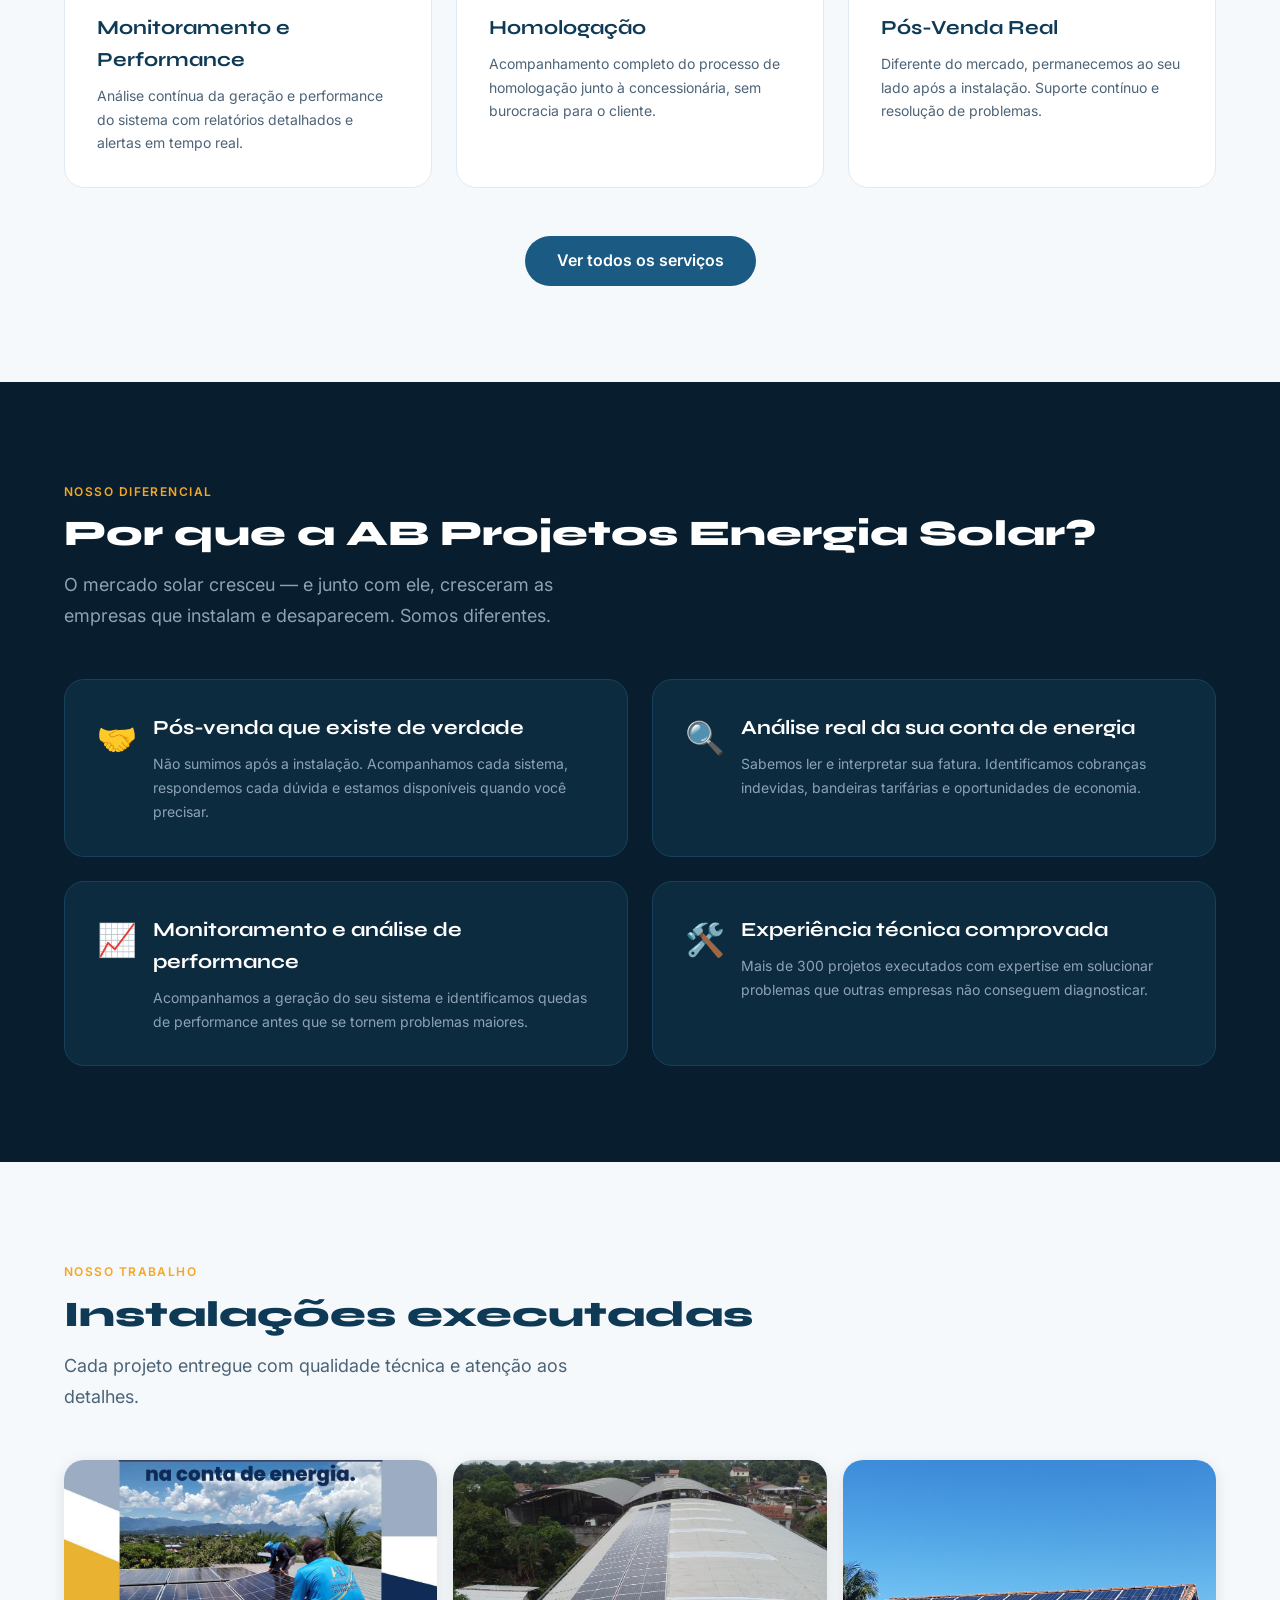
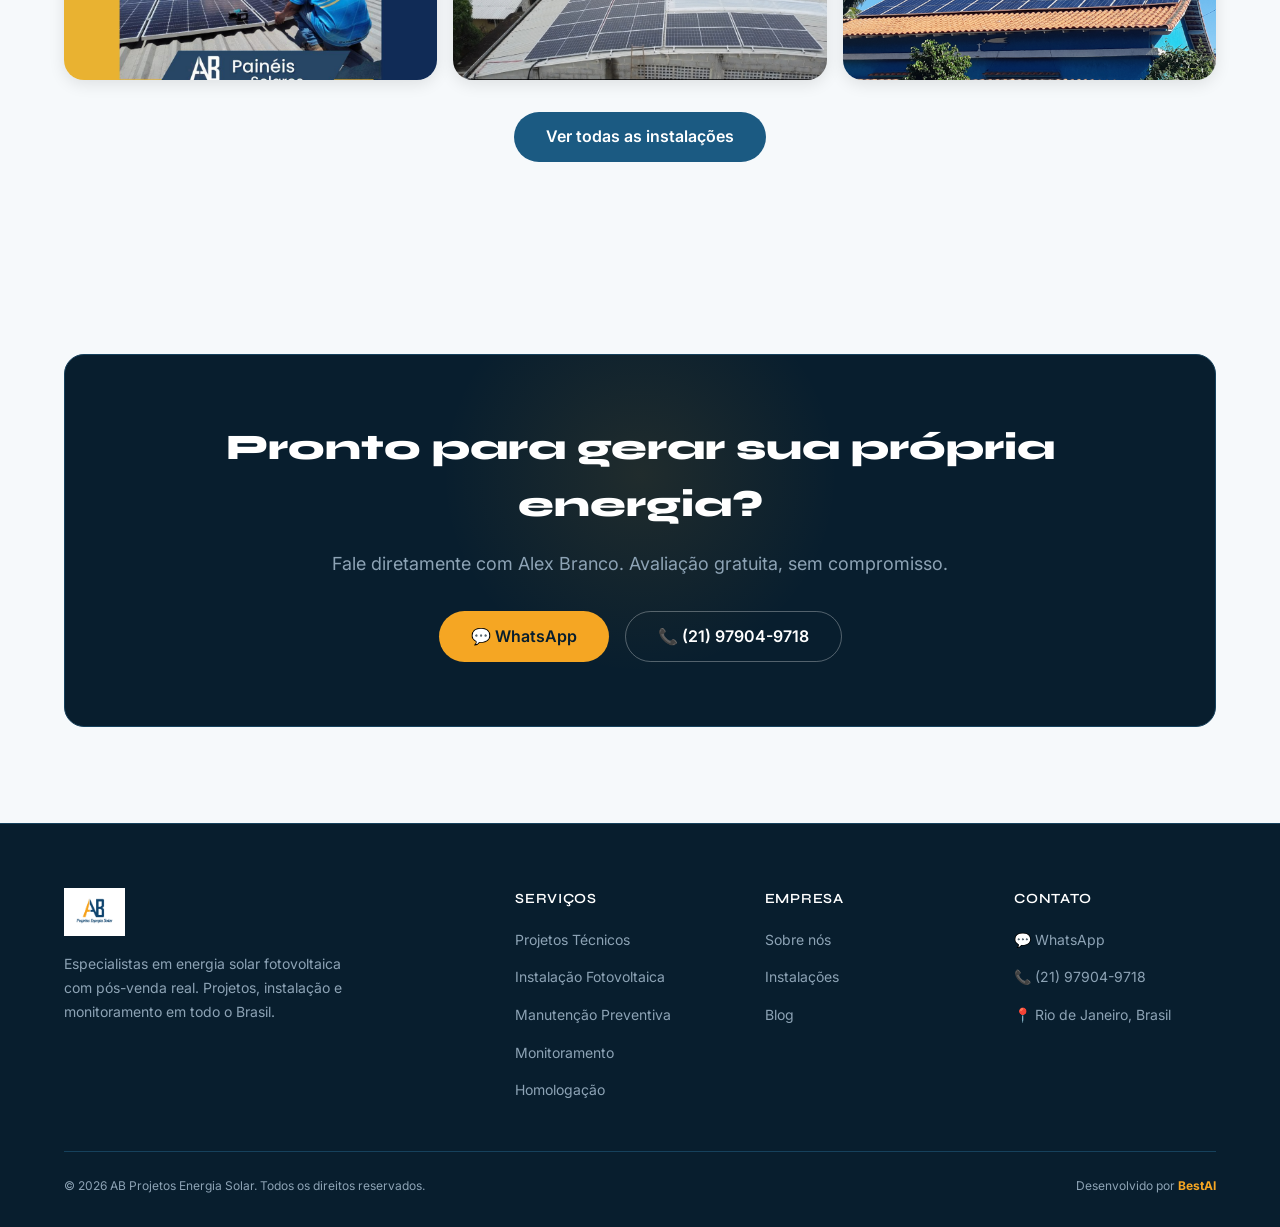
==== commit 6a6a89a3: "fix: logo circular preenchendo hero igual JC" ====
--- a/index.html
+++ b/index.html
@@ -51,8 +51,8 @@
           <span>☀️</span><p>Sistema monitorado</p>
         </div>
         <div class="hero__logo-glow">
-          <img src="assets/images/Logo_AB_01.png" alt="AB Projetos Energia Solar" />
-        </div>
+            <img src="assets/images/Logo_AB_01.png" alt="AB Projetos Energia Solar" style="width:100%;height:100%;object-fit:cover;border-radius:50%;" />
+          </div>
         <div class="hero__card-float hero__card-float--2">
           <span>📊</span><p>Performance em tempo real</p>
         </div>
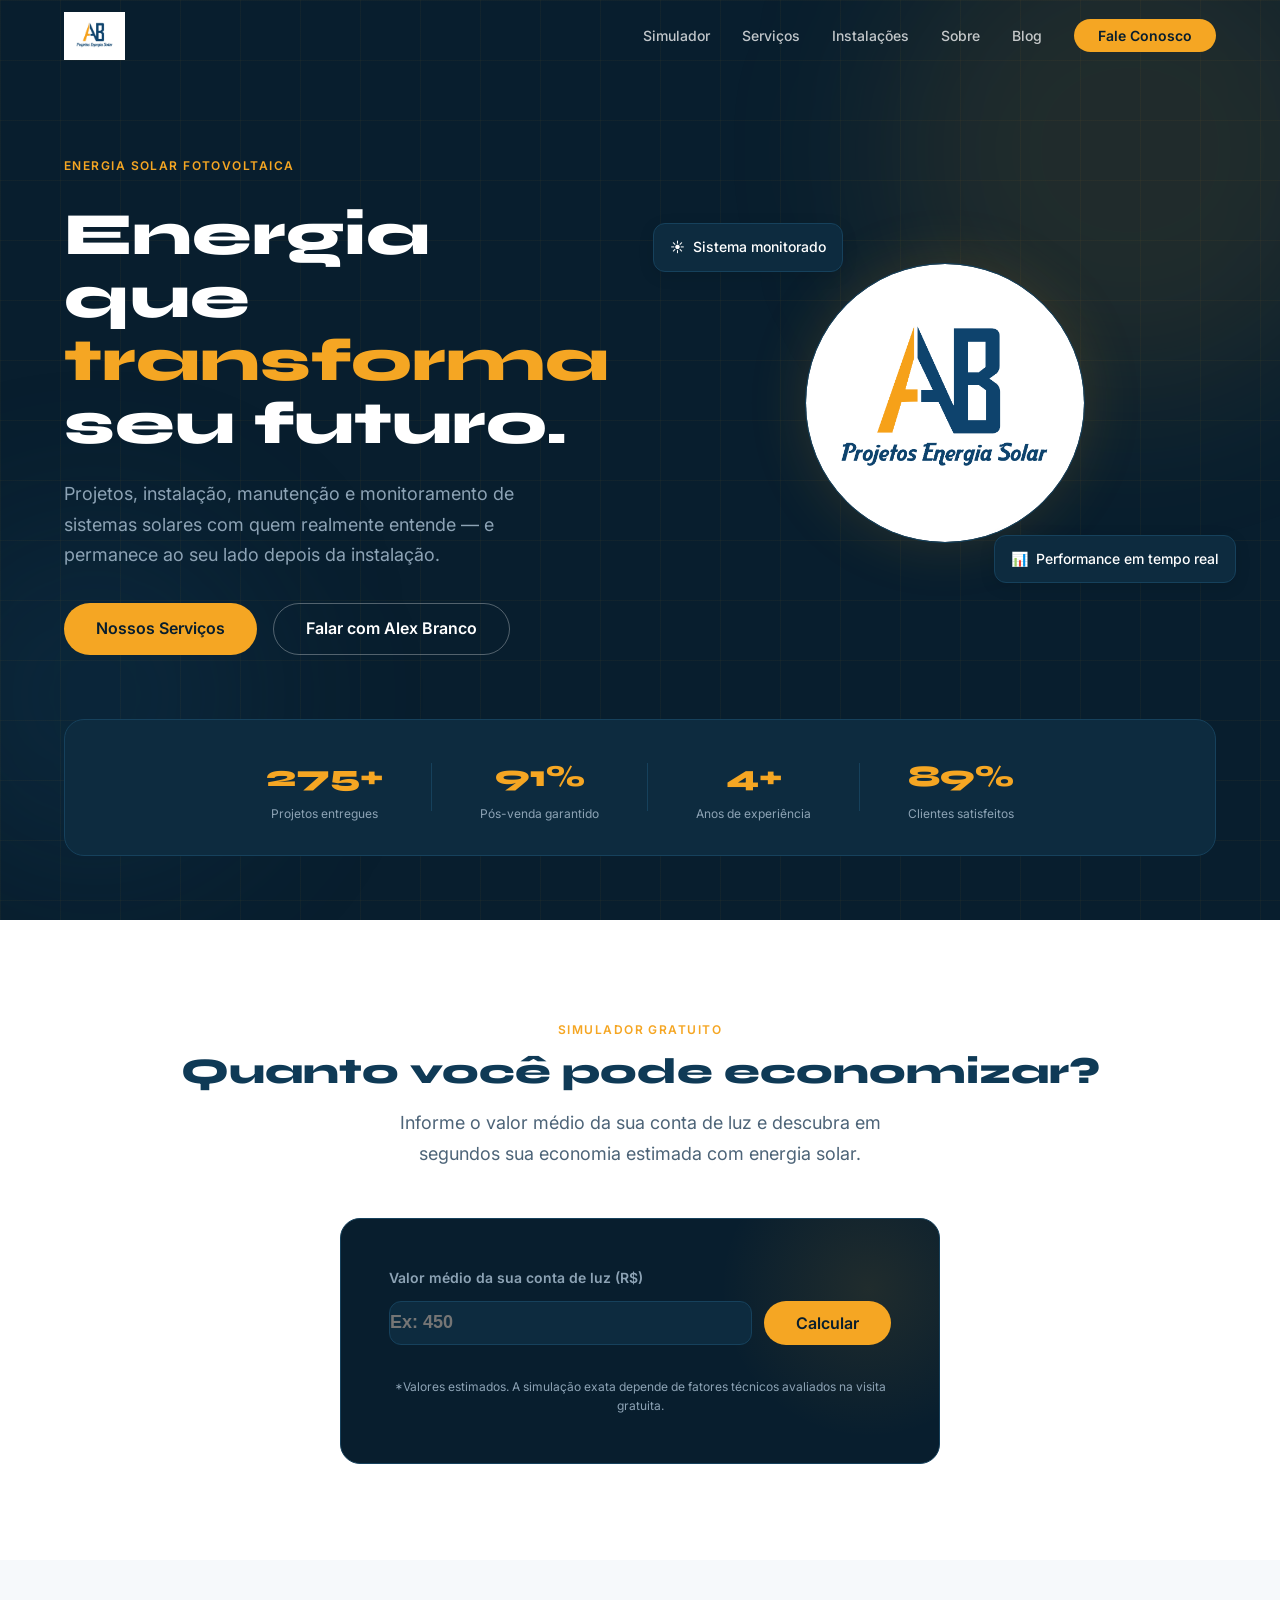
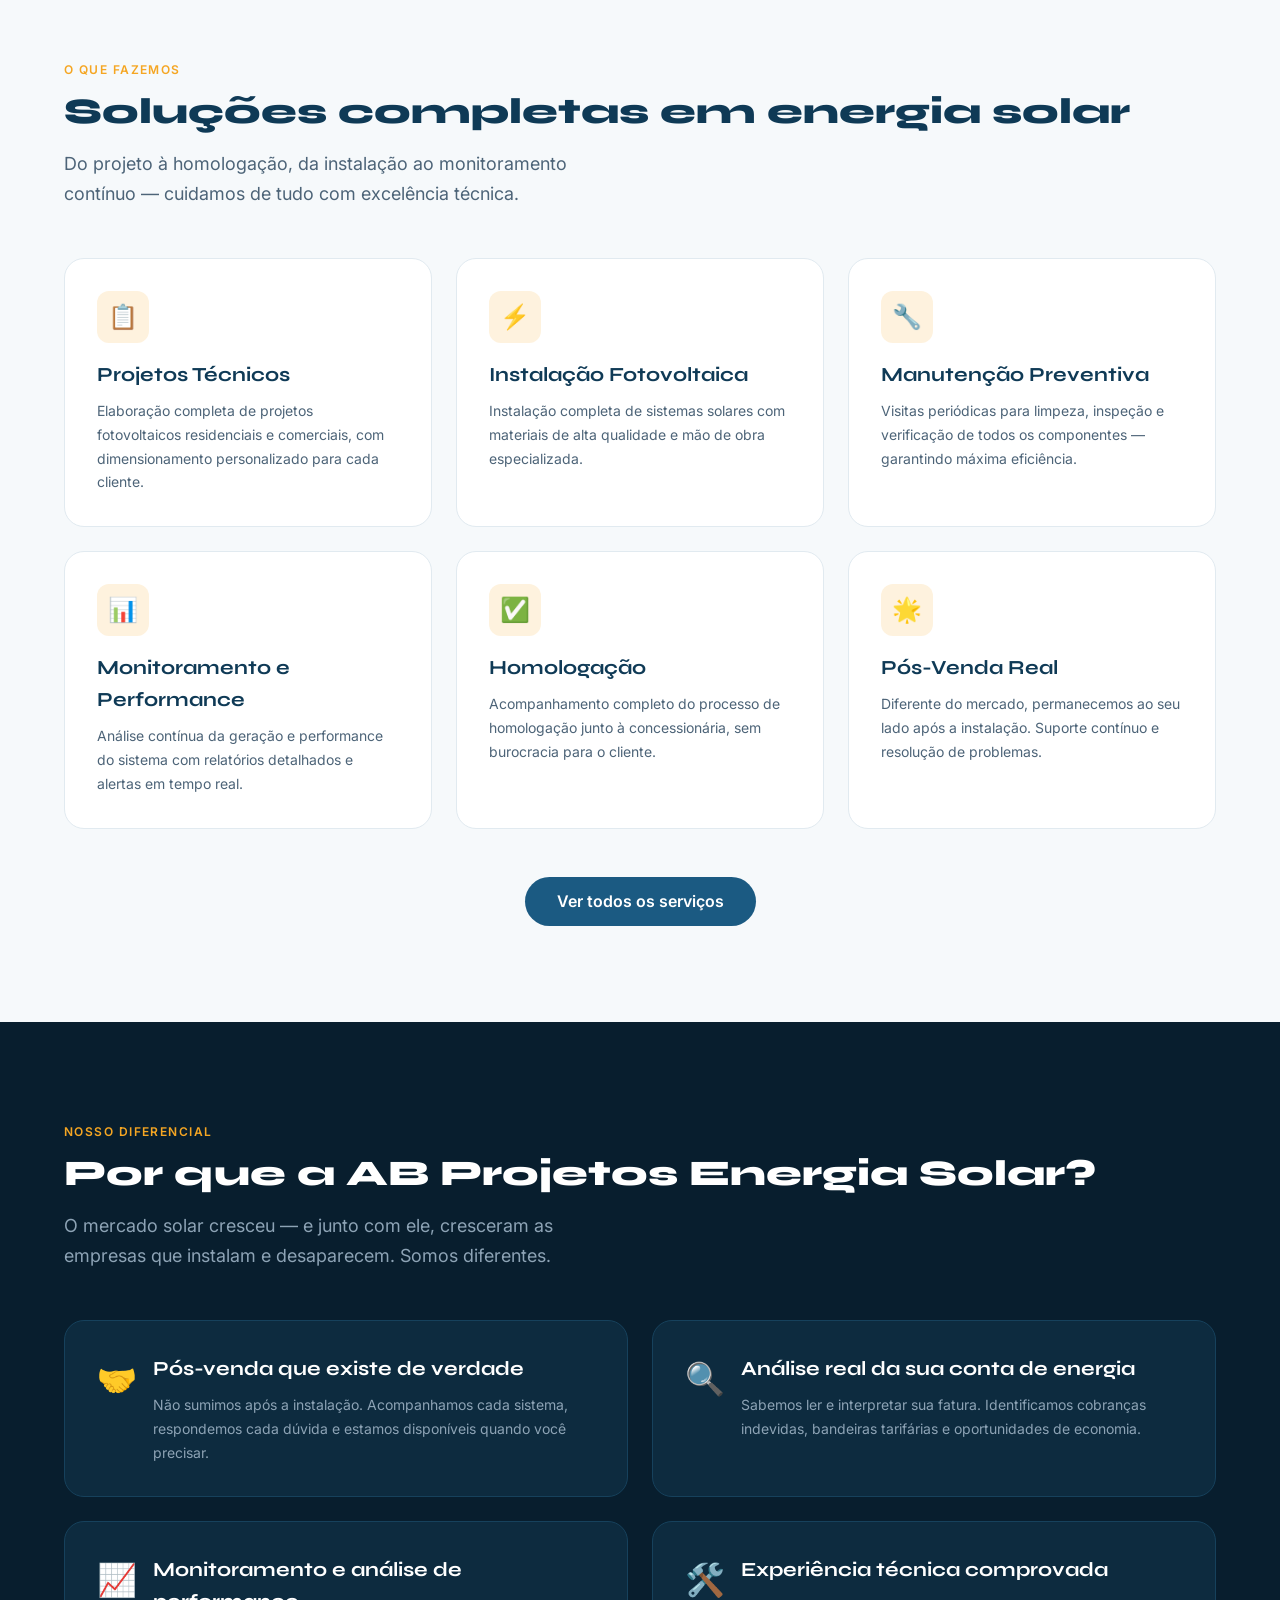
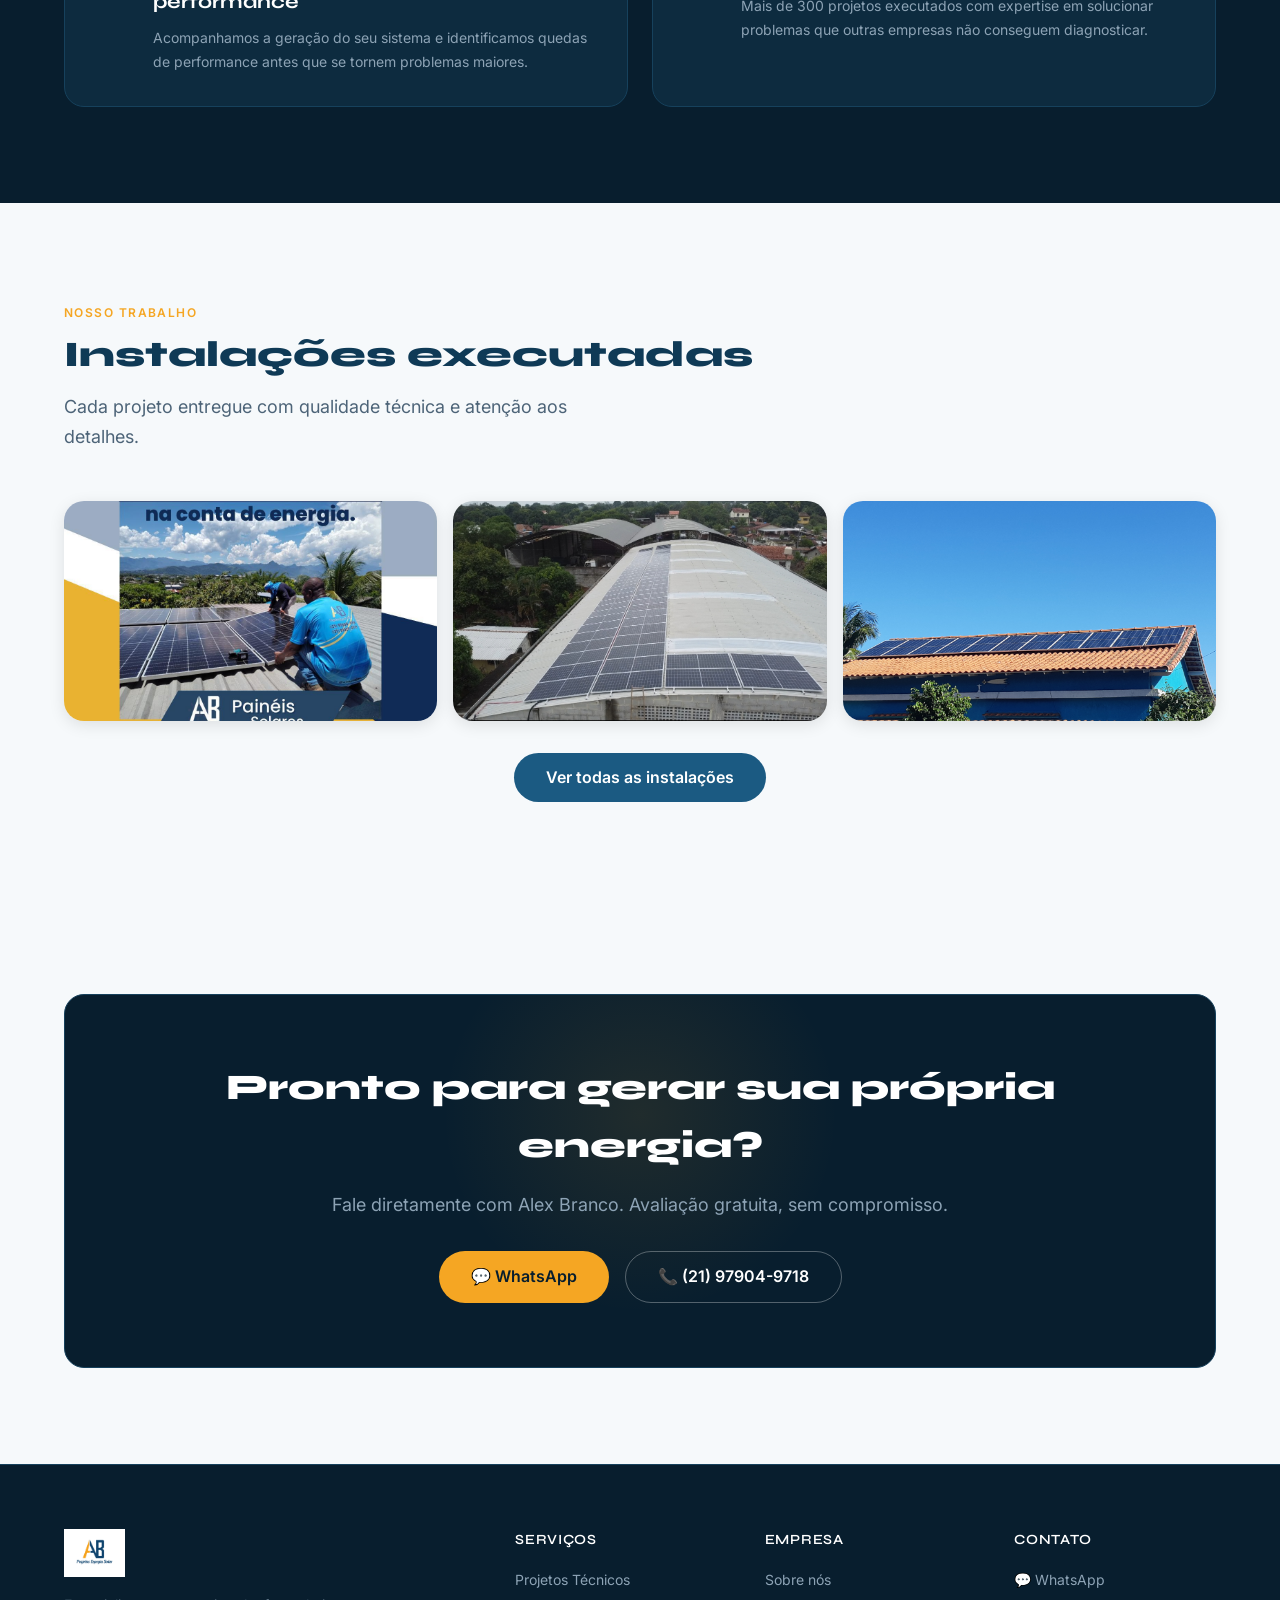
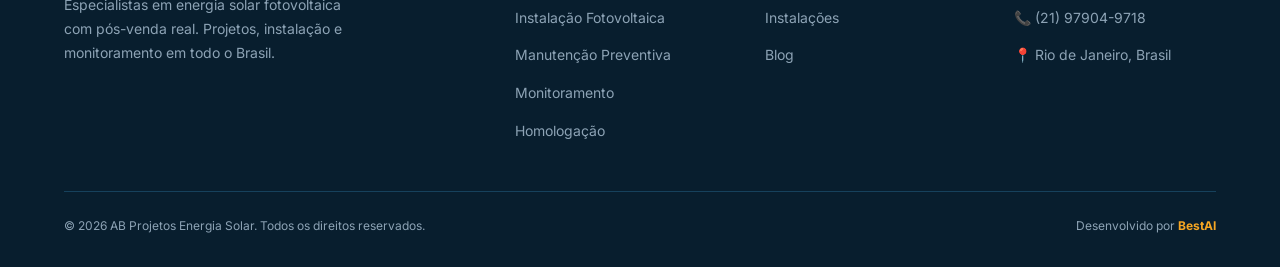
==== commit 9a391de9: "feat: simulador de economia interativo" ====
--- a/index.html
+++ b/index.html
@@ -17,6 +17,7 @@
         <img src="assets/images/Logo_AB_01.png" alt="AB Projetos Energia Solar" />
       </a>
       <ul class="navbar__links">
+        <li><a href="#simulador">Simulador</a></li>
         <li><a href="pages/servicos.html">Serviços</a></li>
         <li><a href="pages/instalacoes.html">Instalações</a></li>
         <li><a href="pages/sobre.html">Sobre</a></li>
@@ -80,6 +81,50 @@
         <div class="stat-item">
           <span class="stat-item__value" data-target="98%">98%</span>
           <span class="stat-item__label">Clientes satisfeitos</span>
+        </div>
+      </div>
+    </div>
+  </section>
+
+  <!-- SIMULADOR DE ECONOMIA -->
+<section class="section section--surface" id="simulador">
+    <div class="container">
+      <div class="section__header" style="text-align:center;">
+        <span class="section__eyebrow">Simulador Gratuito</span>
+        <h2 class="section__title">Quanto você pode economizar?</h2>
+        <p class="section__subtitle" style="margin:0 auto;">Informe o valor médio da sua conta de luz e descubra em segundos sua economia estimada com energia solar.</p>
+      </div>
+  
+      <div style="max-width:600px;margin:var(--space-12) auto 0;">
+        <div style="background:var(--color-dark-bg);border:1px solid var(--color-dark-border);border-radius:var(--radius-lg);padding:var(--space-12);position:relative;overflow:hidden;">
+          <div style="position:absolute;top:-80px;right:-80px;width:300px;height:300px;background:radial-gradient(circle,rgba(245,166,35,0.10) 0%,transparent 70%);pointer-events:none;"></div>
+  
+          <label style="display:block;font-size:var(--text-sm);color:var(--color-text-muted);margin-bottom:var(--space-3);font-weight:600;">Valor médio da sua conta de luz (R$)</label>
+  
+          <div style="display:flex;gap:var(--space-3);margin-bottom:var(--space-8);position:relative;">
+            <input type="number" id="contaInput" placeholder="Ex: 450" style="flex:1;padding:var(--space-4) var(--space-5);border-radius:var(--radius-md);border:1px solid var(--color-dark-border);background:var(--color-dark-surface);color:#fff;font-size:var(--text-lg);font-weight:600;outline:none;" />
+            <button onclick="calcularEconomia()" class="btn btn--primary" style="white-space:nowrap;">Calcular</button>
+          </div>
+  
+          <div id="resultadoSimulador" style="display:none;position:relative;">
+            <div style="display:grid;grid-template-columns:1fr 1fr;gap:var(--space-4);margin-bottom:var(--space-6);">
+              <div style="background:var(--color-dark-surface);border:1px solid var(--color-dark-border);border-radius:var(--radius-md);padding:var(--space-5);text-align:center;">
+                <div style="font-family:var(--font-display);font-size:var(--text-2xl);font-weight:900;color:var(--color-yellow);" id="economiaMensal">R$ 0</div>
+                <div style="font-size:var(--text-xs);color:var(--color-text-muted);margin-top:4px;">Economia mensal estimada</div>
+              </div>
+              <div style="background:var(--color-dark-surface);border:1px solid var(--color-dark-border);border-radius:var(--radius-md);padding:var(--space-5);text-align:center;">
+                <div style="font-family:var(--font-display);font-size:var(--text-2xl);font-weight:900;color:var(--color-yellow);" id="economiaAnual">R$ 0</div>
+                <div style="font-size:var(--text-xs);color:var(--color-text-muted);margin-top:4px;">Economia anual estimada</div>
+              </div>
+            </div>
+            <div style="background:var(--color-yellow-glow);border:1px solid var(--color-yellow);border-radius:var(--radius-md);padding:var(--space-5);text-align:center;margin-bottom:var(--space-6);">
+              <div style="font-size:var(--text-sm);color:var(--color-text-light);">Tempo estimado de retorno do investimento</div>
+              <div style="font-family:var(--font-display);font-size:var(--text-3xl);font-weight:900;color:var(--color-yellow);margin-top:4px;" id="paybackTempo">0 anos</div>
+            </div>
+            <a id="ctaWhatsapp" href="#" target="_blank" class="btn btn--primary" style="width:100%;justify-content:center;">💬 Fale Conosco</a>
+          </div>
+  
+          <p style="font-size:var(--text-xs);color:var(--color-text-muted);margin-top:var(--space-4);text-align:center;position:relative;">*Valores estimados. A simulação exata depende de fatores técnicos avaliados na visita gratuita.</p>
         </div>
       </div>
     </div>
@@ -257,6 +302,29 @@
     </div>
   </footer>
 
+  <script>
+    function calcularEconomia() {
+      const conta = parseFloat(document.getElementById('contaInput').value);
+      if (!conta || conta <= 0) {
+        alert('Por favor, informe um valor válido da sua conta de luz.');
+        return;
+      }
+    
+      const economiaMensal = conta * 0.85;
+      const economiaAnual = economiaMensal * 12;
+      const investimentoEstimado = conta * 38;
+      const paybackAnos = (investimentoEstimado / economiaAnual).toFixed(1);
+    
+      document.getElementById('economiaMensal').textContent =
+        'R$ ' + economiaMensal.toLocaleString('pt-BR', {minimumFractionDigits: 0, maximumFractionDigits: 0});
+      document.getElementById('economiaAnual').textContent =
+        'R$ ' + economiaAnual.toLocaleString('pt-BR', {minimumFractionDigits: 0, maximumFractionDigits: 0});
+      document.getElementById('paybackTempo').textContent = paybackAnos + ' anos';
+    
+      document.getElementById('resultadoSimulador').style.display = 'block';
+    }
+    </script>
+
   <script src="assets/js/main.js"></script>
 </body>
 </html>
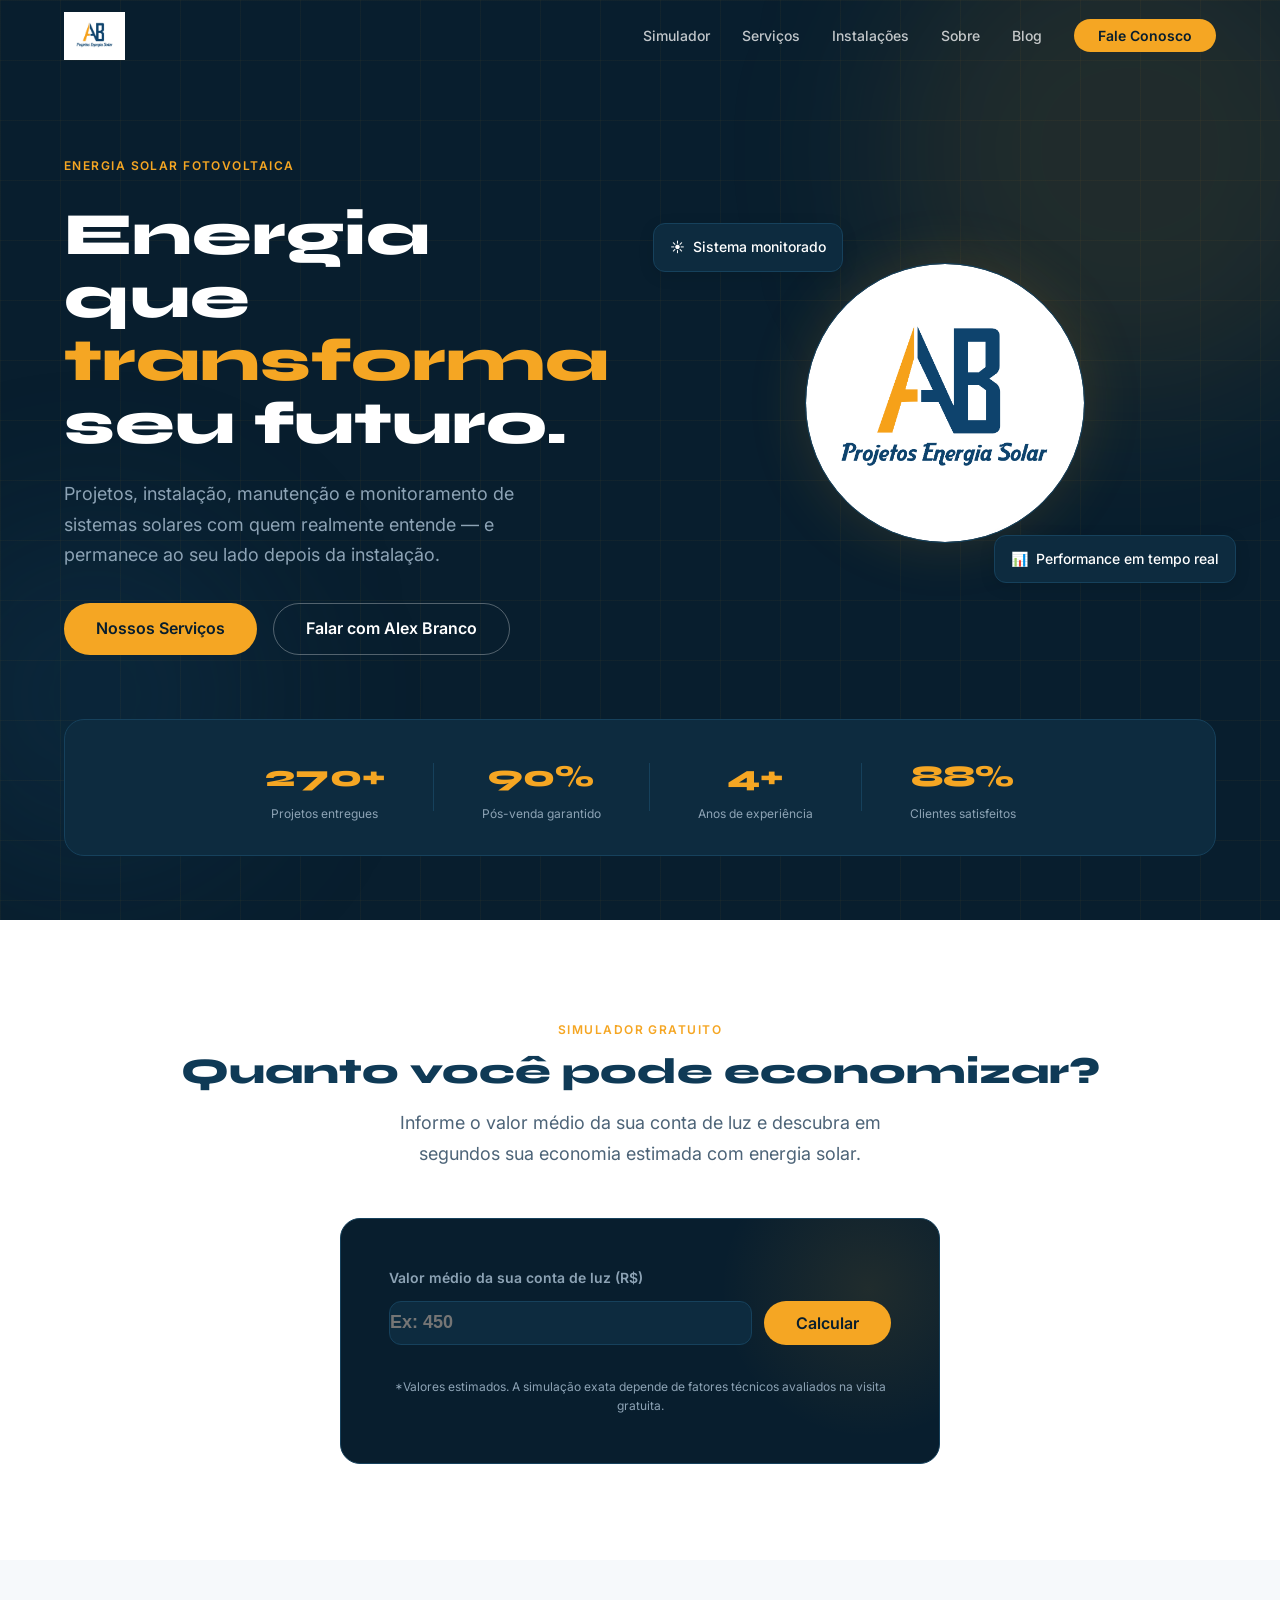
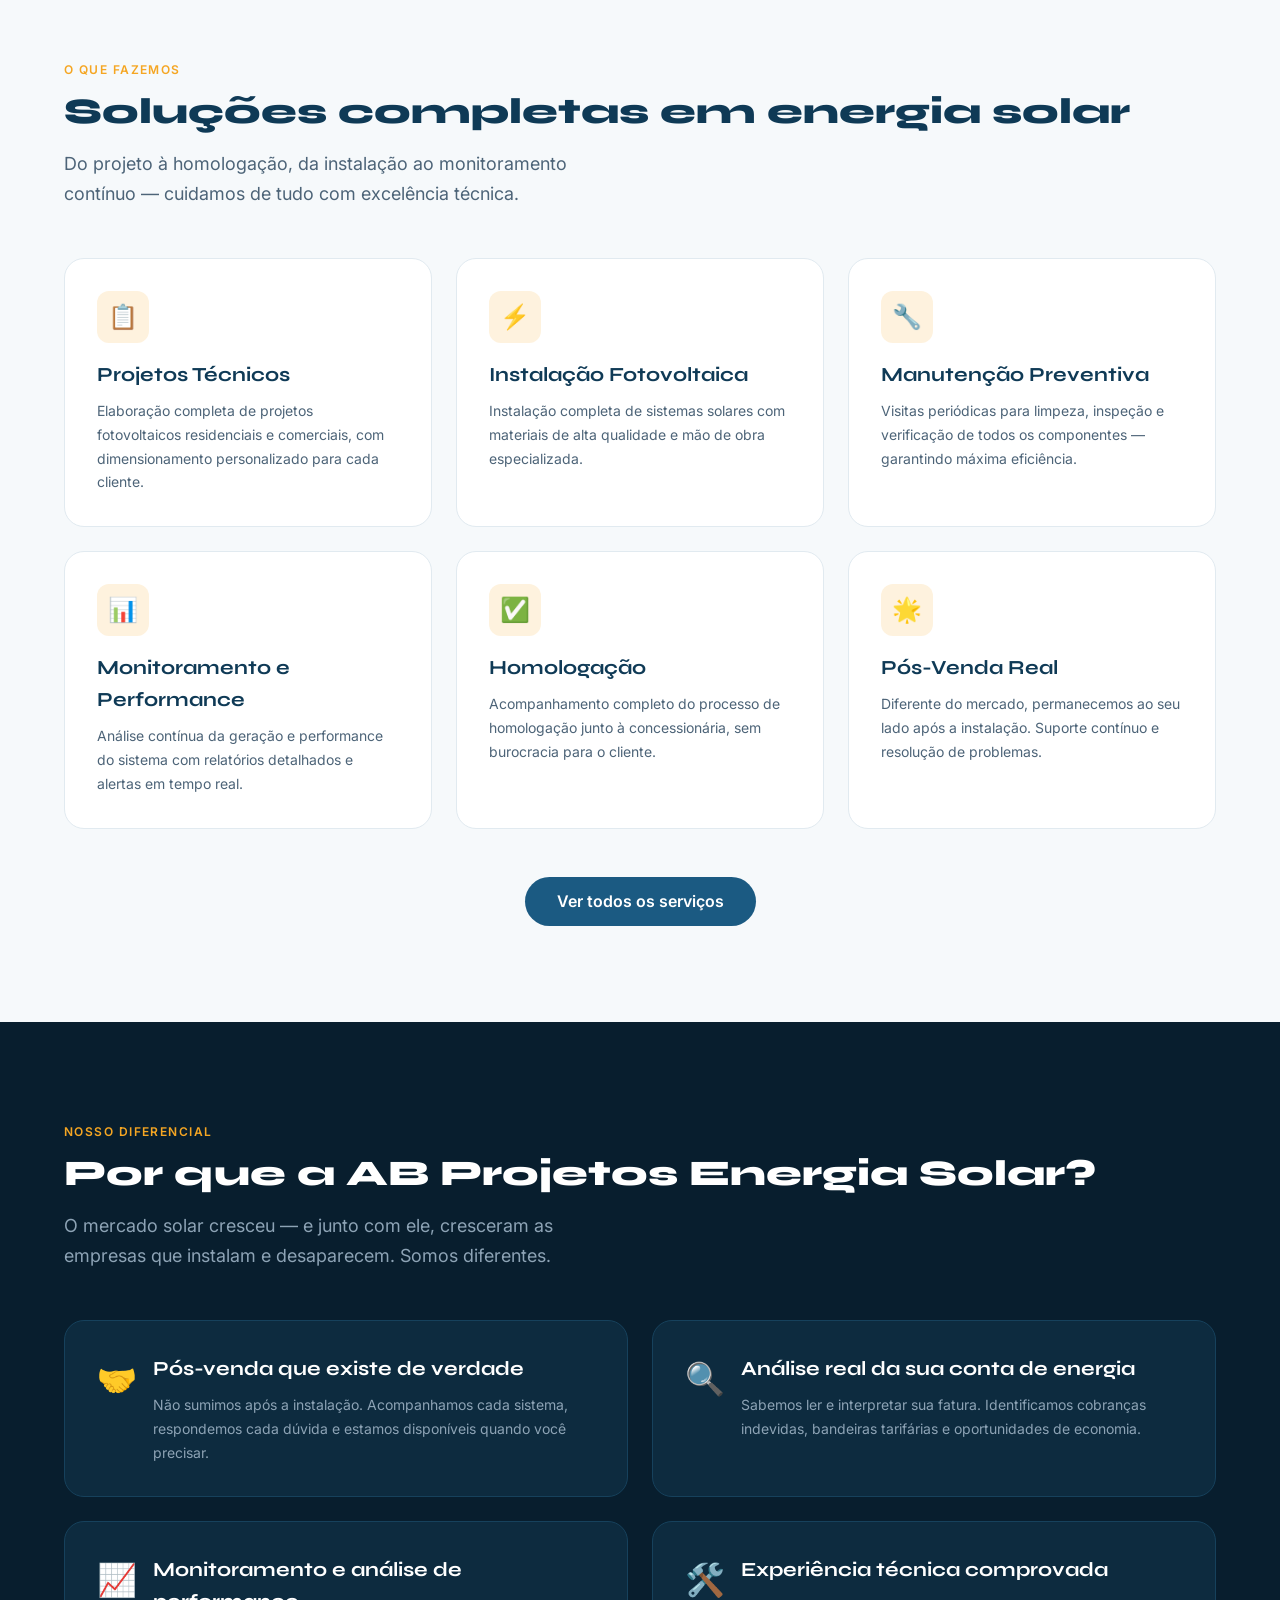
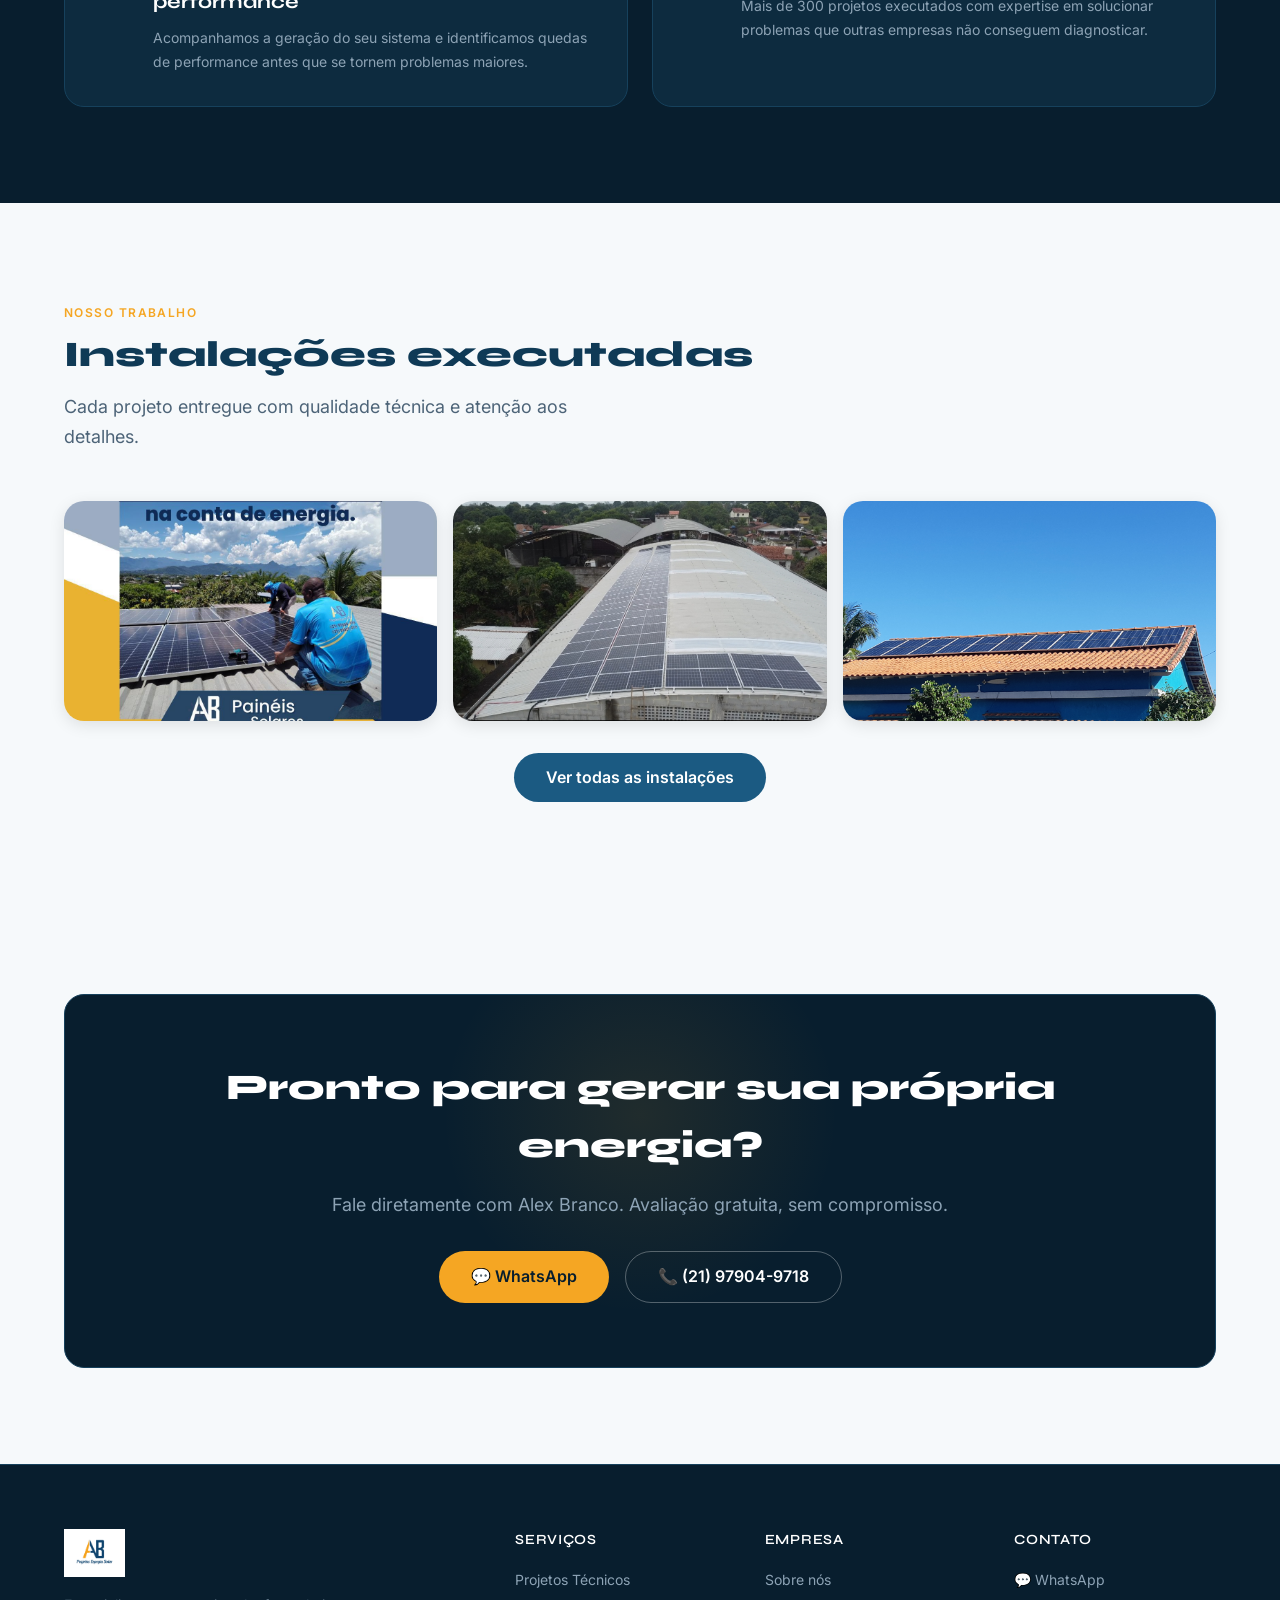
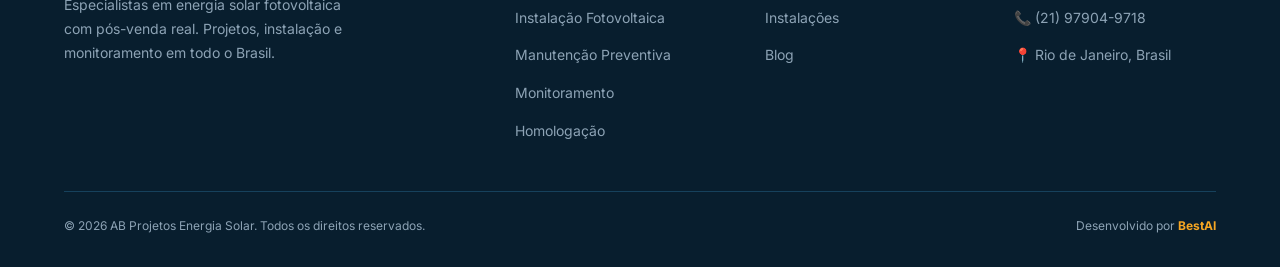
==== commit 905f4e8e: "feat: botao voltar no simulador de economia" ====
--- a/index.html
+++ b/index.html
@@ -121,7 +121,10 @@
               <div style="font-size:var(--text-sm);color:var(--color-text-light);">Tempo estimado de retorno do investimento</div>
               <div style="font-family:var(--font-display);font-size:var(--text-3xl);font-weight:900;color:var(--color-yellow);margin-top:4px;" id="paybackTempo">0 anos</div>
             </div>
-            <a id="ctaWhatsapp" href="#" target="_blank" class="btn btn--primary" style="width:100%;justify-content:center;">💬 Fale Conosco</a>
+            <a id="ctaWhatsapp" href="#" target="_blank" class="btn btn--primary" style="width:100%;justify-content:center;margin-bottom:var(--space-3);">💬 Fale Conosco</a>
+<button onclick="voltarSimulador()" style="width:100%;background:transparent;border:1px solid var(--color-dark-border);color:var(--color-text-muted);padding:var(--space-3);border-radius:var(--radius-full);font-size:var(--text-sm);cursor:pointer;display:flex;align-items:center;justify-content:center;gap:6px;transition:border-color 0.2s,color 0.2s;" onmouseover="this.style.borderColor='var(--color-yellow)';this.style.color='var(--color-yellow)'" onmouseout="this.style.borderColor='var(--color-dark-border)';this.style.color='var(--color-text-muted)'">
+  ← Refazer simulação
+</button>
           </div>
   
           <p style="font-size:var(--text-xs);color:var(--color-text-muted);margin-top:var(--space-4);text-align:center;position:relative;">*Valores estimados. A simulação exata depende de fatores técnicos avaliados na visita gratuita.</p>
@@ -323,6 +326,11 @@
     
       document.getElementById('resultadoSimulador').style.display = 'block';
     }
+    function voltarSimulador() {
+  document.getElementById('resultadoSimulador').style.display = 'none';
+  document.getElementById('contaInput').value = '';
+  document.getElementById('contaInput').focus();
+}
     </script>
 
   <script src="assets/js/main.js"></script>
